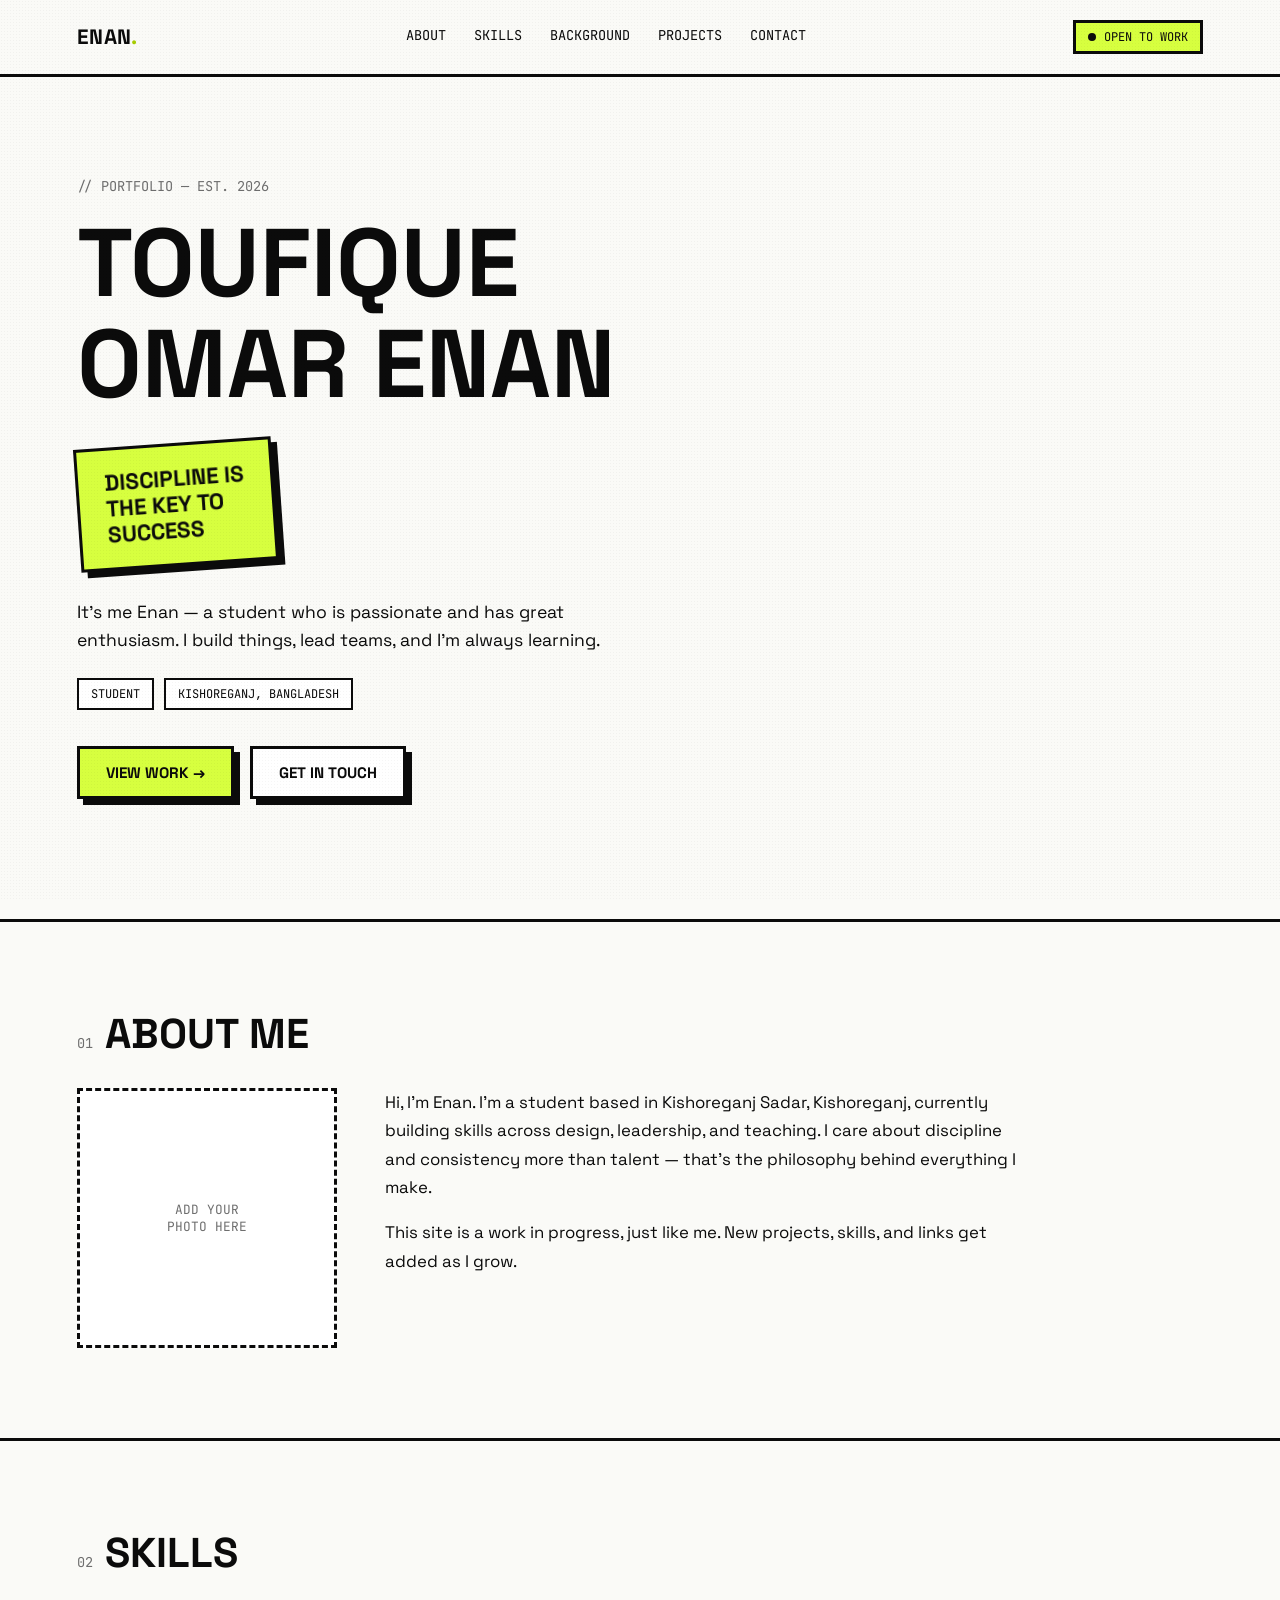
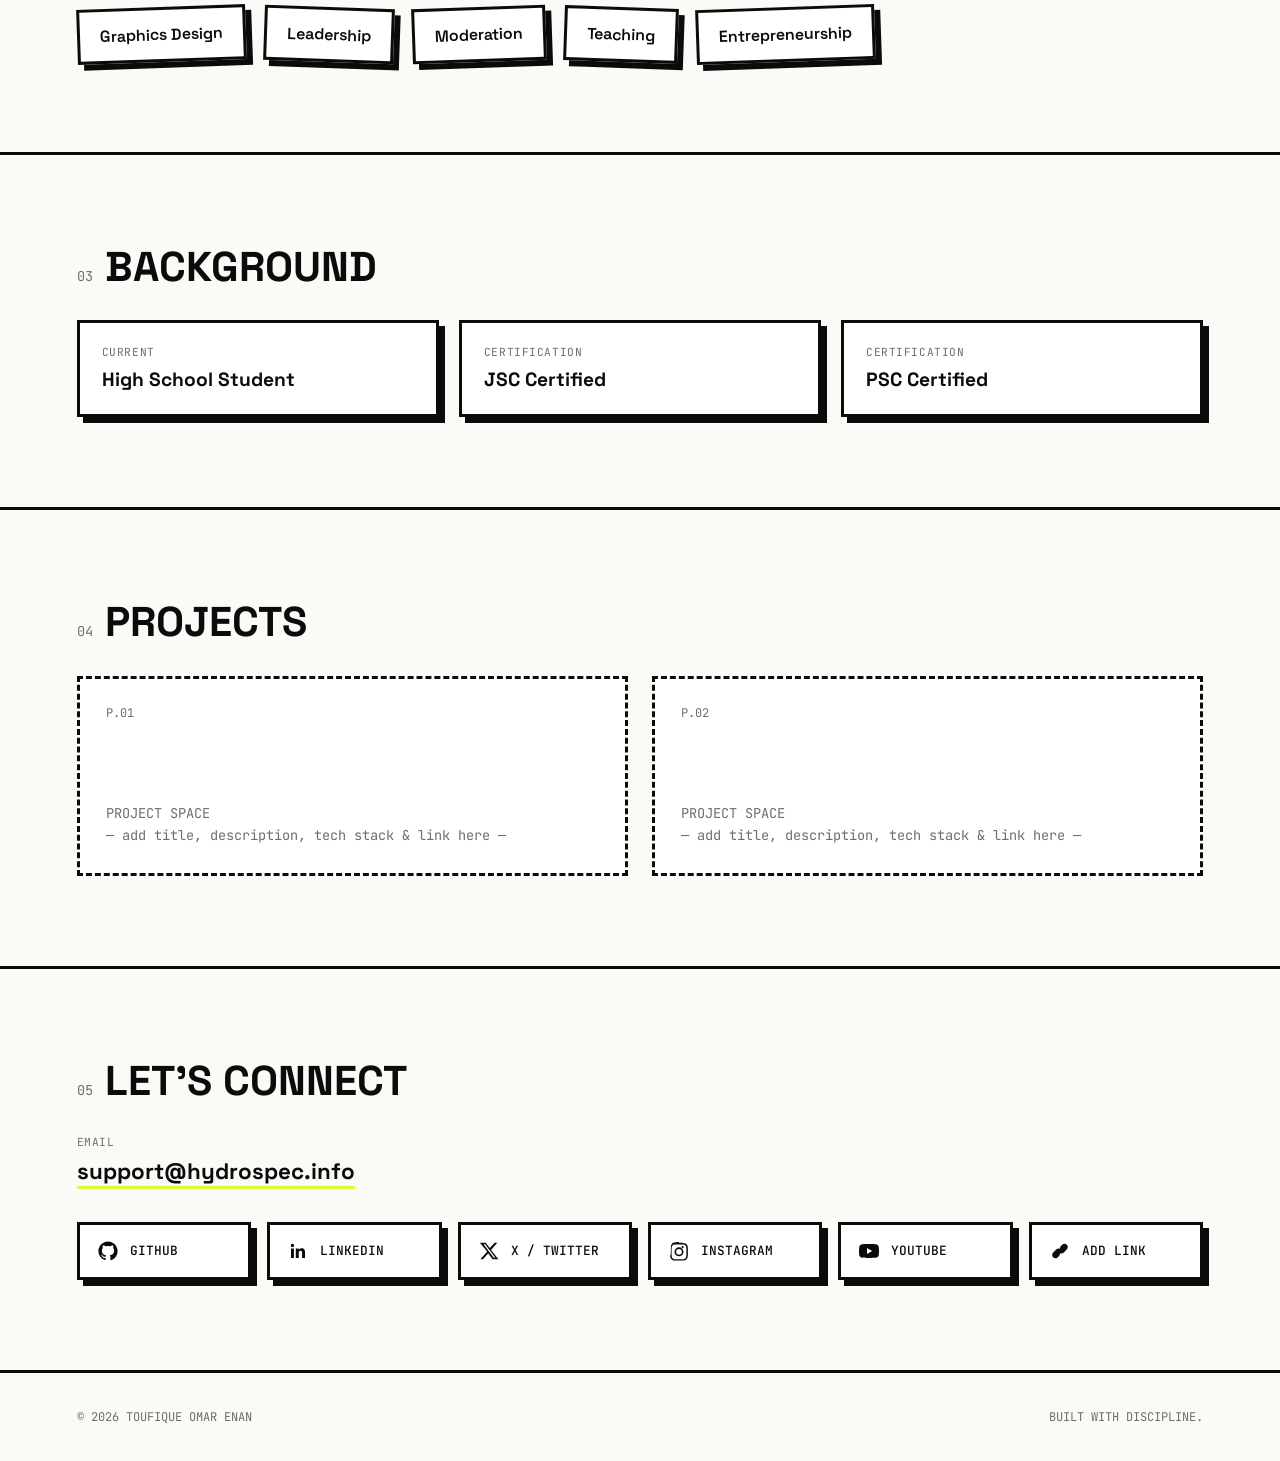
==== index.html @ 10ab396d "Add files via upload" ====
<!DOCTYPE html>
<!--
  ============================================================
  ENAN'S PORTFOLIO — index.html
  ============================================================
  This is the STRUCTURE of the page. Think of HTML like the
  skeleton of a body: it defines what things ARE (a heading,
  a button, a link) but not what they LOOK like. That's CSS's
  job (see style.css). Behavior/interactivity is JS's job
  (see script.js).

  Read the comments as you go — they explain what each block
  does and, more importantly, WHY it's built this way.
  ============================================================
-->
<html lang="en">
<head>
  <meta charset="UTF-8" />
  <meta name="viewport" content="width=device-width, initial-scale=1.0" />
  <!-- ^ This line makes the site behave on phones instead of
       showing a tiny zoomed-out desktop version. Never skip it. -->
  <title>Toufique Omar Enan — Portfolio</title>
  <meta name="description" content="Portfolio of Toufique Omar Enan — student, designer, leader." />

  <!-- Google Fonts: this is how we load Space Grotesk + JetBrains Mono.
       "preconnect" just speeds up the connection to Google's font server. -->
  <link rel="preconnect" href="https://fonts.googleapis.com" />
  <link rel="preconnect" href="https://fonts.gstatic.com" crossorigin />
  <link href="https://fonts.googleapis.com/css2?family=Space+Grotesk:wght@400;500;600;700&family=JetBrains+Mono:wght@400;500;700&display=swap" rel="stylesheet" />

  <!-- This links our CSS file. Without this line, the page would
       load with zero styling — just plain black text on white. -->
  <link rel="stylesheet" href="style.css" />
</head>
<body>

  <!-- ============ NOISE / GRAIN OVERLAY (pure decoration) ============ -->
  <div class="grain" aria-hidden="true"></div>

  <!-- ============ HEADER / NAVIGATION ============ -->
  <!-- <header> is a landmark element — screen readers and browsers
       understand "this is the top banner of the page." -->
  <header class="site-header">
    <a href="#top" class="logo">ENAN<span class="dot">.</span></a>

    <!-- <nav> = navigation landmark. The links below all point to
         id="..." sections further down this same page (anchor links). -->
    <nav class="nav" id="site-nav">
      <a href="#about">About</a>
      <a href="#skills">Skills</a>
      <a href="#background">Background</a>
      <a href="#projects">Projects</a>
      <a href="#contact">Contact</a>
    </nav>

    <div class="status-badge">
      <span class="dot-live"></span> OPEN TO WORK
    </div>

    <!-- Hamburger button for mobile — controlled by script.js -->
    <button class="nav-toggle" id="navToggle" aria-label="Toggle menu" aria-expanded="false">
      <span></span><span></span><span></span>
    </button>
  </header>

  <main id="top">

    <!-- ============ HERO SECTION ============ -->
    <section class="hero">
      <div class="hero-inner">
        <p class="eyebrow">// PORTFOLIO — EST. 2026</p>
        <h1 class="hero-name">TOUFIQUE<br />OMAR ENAN</h1>

        <!-- This is the "stamp": a rotated lime sticker with the tagline.
             It's the signature visual element of the whole design. -->
        <div class="stamp">DISCIPLINE IS<br />THE KEY TO<br />SUCCESS</div>

        <p class="hero-bio">
          It's me Enan — a student who is passionate and has great
          enthusiasm. I build things, lead teams, and I'm always learning.
        </p>

        <div class="hero-tags">
          <span class="chip">STUDENT</span>
          <span class="chip">KISHOREGANJ, BANGLADESH</span>
        </div>

        <div class="hero-actions">
          <a href="#projects" class="btn btn-primary">VIEW WORK →</a>
          <a href="#contact" class="btn btn-outline">GET IN TOUCH</a>
        </div>
      </div>
    </section>

    <!-- ============ ABOUT SECTION ============ -->
    <section class="about" id="about">
      <div class="section-head">
        <span class="section-num">01</span>
        <h2>ABOUT ME</h2>
      </div>

      <div class="about-grid">
        <!-- PHOTO PLACEHOLDER —
             👉 TO ADD YOUR REAL PHOTO: delete the <div class="photo-placeholder">...</div>
             block below and replace it with:
             <img src="your-photo.jpg" alt="Toufique Omar Enan" class="photo-real" />
             Then put your photo file in the same folder as this HTML file. -->
        <div class="photo-placeholder">
          <span>ADD YOUR<br />PHOTO HERE</span>
        </div>

        <div class="about-text">
          <p>
            Hi, I'm Enan. I'm a student based in Kishoreganj Sadar,
            Kishoreganj, currently building skills across design,
            leadership, and teaching. I care about discipline and
            consistency more than talent — that's the philosophy
            behind everything I make.
          </p>
          <p>
            This site is a work in progress, just like me. New
            projects, skills, and links get added as I grow.
          </p>
        </div>
      </div>
    </section>

    <!-- ============ SKILLS SECTION ============ -->
    <section class="skills" id="skills">
      <div class="section-head">
        <span class="section-num">02</span>
        <h2>SKILLS</h2>
      </div>

      <!-- Each skill is a <li> inside a <ul> — semantically this IS a list,
           so we use real list tags instead of just <div>s. -->
      <ul class="skill-list">
        <li class="skill-tag rot-a">Graphics Design</li>
        <li class="skill-tag rot-b">Leadership</li>
        <li class="skill-tag rot-a">Moderation</li>
        <li class="skill-tag rot-b">Teaching</li>
        <li class="skill-tag rot-a">Entrepreneurship</li>
      </ul>
    </section>

    <!-- ============ BACKGROUND SECTION ============ -->
    <section class="background" id="background">
      <div class="section-head">
        <span class="section-num">03</span>
        <h2>BACKGROUND</h2>
      </div>

      <div class="bg-grid">
        <div class="bg-card">
          <p class="bg-label">CURRENT</p>
          <p class="bg-value">High School Student</p>
        </div>
        <div class="bg-card">
          <p class="bg-label">CERTIFICATION</p>
          <p class="bg-value">JSC Certified</p>
        </div>
        <div class="bg-card">
          <p class="bg-label">CERTIFICATION</p>
          <p class="bg-value">PSC Certified</p>
        </div>
      </div>
    </section>

    <!-- ============ PROJECTS SECTION ============ -->
    <section class="projects" id="projects">
      <div class="section-head">
        <span class="section-num">04</span>
        <h2>PROJECTS</h2>
      </div>

      <!--
        👉 EMPTY STATE: you asked to leave this blank for now.
        Below are two placeholder cards. When you have a real project,
        copy this whole <article class="project-card"> block and fill it in.
        The commented-out example under it shows exactly how a filled
        card looks.
      -->
      <div class="project-grid">
        <article class="project-card project-card--empty">
          <p class="project-num">P.01</p>
          <p class="project-empty-text">PROJECT SPACE<br />— add title, description, tech stack &amp; link here —</p>
        </article>

        <article class="project-card project-card--empty">
          <p class="project-num">P.02</p>
          <p class="project-empty-text">PROJECT SPACE<br />— add title, description, tech stack &amp; link here —</p>
        </article>
      </div>

      <!-- EXAMPLE of a filled-in project card (kept as a comment for reference):

      <article class="project-card">
        <p class="project-num">P.01</p>
        <h3>My Cool App</h3>
        <p class="project-desc">A short one-line description of what it does.</p>
        <p class="project-tech">HTML · CSS · JavaScript</p>
        <a href="https://github.com/yourname/repo" class="btn btn-outline btn-small">VIEW PROJECT →</a>
      </article>

      -->
    </section>

    <!-- ============ CONTACT / SOCIAL SECTION ============ -->
    <section class="contact" id="contact">
      <div class="section-head">
        <span class="section-num">05</span>
        <h2>LET'S CONNECT</h2>
      </div>

      <div class="contact-email">
        <p class="bg-label">EMAIL</p>
        <a href="mailto:support@hydrospec.info" class="email-link">support@hydrospec.info</a>
      </div>

      <!-- Social directory — each is a button with an icon.
           👉 Every href="#" below is a PLACEHOLDER. Replace the # with
           your real profile URL, e.g. href="https://github.com/yourusername" -->
      <div class="social-grid">

        <!-- 👉 Add your GitHub link here -->
        <a href="#" class="social-btn" aria-label="GitHub">
          <svg viewBox="0 0 24 24" class="icon"><path d="M12 .5C5.73.5.5 5.73.5 12c0 5.08 3.29 9.39 7.86 10.91.57.1.79-.25.79-.55 0-.27-.01-1.17-.02-2.12-3.2.7-3.88-1.36-3.88-1.36-.52-1.33-1.28-1.68-1.28-1.68-1.04-.71.08-.7.08-.7 1.16.08 1.77 1.19 1.77 1.19 1.02 1.76 2.68 1.25 3.34.95.1-.74.4-1.25.72-1.54-2.56-.29-5.25-1.28-5.25-5.7 0-1.26.45-2.29 1.19-3.09-.12-.29-.52-1.47.11-3.06 0 0 .97-.31 3.18 1.18a11 11 0 0 1 5.79 0c2.21-1.49 3.18-1.18 3.18-1.18.63 1.59.23 2.77.11 3.06.74.8 1.19 1.83 1.19 3.09 0 4.43-2.7 5.41-5.27 5.69.41.36.78 1.07.78 2.15 0 1.55-.01 2.8-.01 3.18 0 .3.21.66.8.55A10.99 10.99 0 0 0 23.5 12C23.5 5.73 18.27.5 12 .5Z"/></svg>
          <span>GITHUB</span>
        </a>

        <!-- 👉 Add your LinkedIn link here -->
        <a href="#" class="social-btn" aria-label="LinkedIn">
          <svg viewBox="0 0 24 24" class="icon"><path d="M20.45 20.45h-3.56v-5.57c0-1.33-.02-3.04-1.85-3.04-1.85 0-2.14 1.45-2.14 2.94v5.67H9.34V9h3.42v1.56h.05c.48-.9 1.64-1.85 3.38-1.85 3.6 0 4.27 2.37 4.27 5.46v6.28ZM5.34 7.43a2.07 2.07 0 1 1 0-4.14 2.07 2.07 0 0 1 0 4.14ZM7.12 20.45H3.56V9h3.56v11.45Z"/></svg>
          <span>LINKEDIN</span>
        </a>

        <!-- 👉 Add your X (Twitter) link here -->
        <a href="#" class="social-btn" aria-label="X (Twitter)">
          <svg viewBox="0 0 24 24" class="icon"><path d="M18.9 2H22l-7.6 8.7L23.3 22h-6.9l-5.4-7-6.2 7H1.7l8.1-9.3L1 2h7l4.9 6.4L18.9 2Zm-1.2 18h1.9L7.4 4H5.4l12.3 16Z"/></svg>
          <span>X / TWITTER</span>
        </a>

        <!-- 👉 Add your Instagram link here -->
        <a href="#" class="social-btn" aria-label="Instagram">
          <svg viewBox="0 0 24 24" class="icon"><path d="M12 2.2c3.2 0 3.6 0 4.85.07 1.17.06 1.97.24 2.43.4a4.9 4.9 0 0 1 1.77 1.15 4.9 4.9 0 0 1 1.15 1.77c.16.46.34 1.26.4 2.43.06 1.25.07 1.65.07 4.85s0 3.6-.07 4.85c-.06 1.17-.24 1.97-.4 2.43a4.9 4.9 0 0 1-1.15 1.77 4.9 4.9 0 0 1-1.77 1.15c-.46.16-1.26.34-2.43.4-1.25.06-1.65.07-4.85.07s-3.6 0-4.85-.07c-1.17-.06-1.97-.24-2.43-.4a4.9 4.9 0 0 1-1.77-1.15 4.9 4.9 0 0 1-1.15-1.77c-.16-.46-.34-1.26-.4-2.43C2.2 15.6 2.2 15.2 2.2 12s0-3.6.07-4.85c.06-1.17.24-1.97.4-2.43a4.9 4.9 0 0 1 1.15-1.77A4.9 4.9 0 0 1 5.6 1.8c.46-.16 1.26-.34 2.43-.4C9.28 1.34 9.68 1.34 12 1.34Zm0 1.98c-3.15 0-3.52 0-4.76.07-.96.04-1.48.2-1.83.34-.46.18-.79.39-1.13.73-.34.34-.55.67-.73 1.13-.14.35-.3.87-.34 1.83-.07 1.24-.07 1.61-.07 4.76s0 3.52.07 4.76c.04.96.2 1.48.34 1.83.18.46.39.79.73 1.13.34.34.67.55 1.13.73.35.14.87.3 1.83.34 1.24.07 1.61.07 4.76.07s3.52 0 4.76-.07c.96-.04 1.48-.2 1.83-.34.46-.18.79-.39 1.13-.73.34-.34.55-.67.73-1.13.14-.35.3-.87.34-1.83.07-1.24.07-1.61.07-4.76s0-3.52-.07-4.76c-.04-.96-.2-1.48-.34-1.83a3 3 0 0 0-.73-1.13 3 3 0 0 0-1.13-.73c-.35-.14-.87-.3-1.83-.34-1.24-.07-1.61-.07-4.76-.07Zm0 3.38a5.44 5.44 0 1 1 0 10.88 5.44 5.44 0 0 1 0-10.88Zm0 1.98a3.46 3.46 0 1 0 0 6.92 3.46 3.46 0 0 0 0-6.92Zm5.66-2.2a1.27 1.27 0 1 1-2.54 0 1.27 1.27 0 0 1 2.54 0Z"/></svg>
          <span>INSTAGRAM</span>
        </a>

        <!-- 👉 Add your YouTube link here -->
        <a href="#" class="social-btn" aria-label="YouTube">
          <svg viewBox="0 0 24 24" class="icon"><path d="M23.5 6.2a3 3 0 0 0-2.1-2.1C19.6 3.6 12 3.6 12 3.6s-7.6 0-9.4.5A3 3 0 0 0 .5 6.2 31 31 0 0 0 0 12a31 31 0 0 0 .5 5.8 3 3 0 0 0 2.1 2.1c1.8.5 9.4.5 9.4.5s7.6 0 9.4-.5a3 3 0 0 0 2.1-2.1A31 31 0 0 0 24 12a31 31 0 0 0-.5-5.8ZM9.6 15.6V8.4L15.8 12l-6.2 3.6Z"/></svg>
          <span>YOUTUBE</span>
        </a>

        <!-- 👉 Add another link here (Behance, Dev.to, Discord, etc.) -->
        <a href="#" class="social-btn" aria-label="Other link">
          <svg viewBox="0 0 24 24" class="icon"><path d="M10.6 13.4a3.99 3.99 0 0 0 6 .3l3.2-3.2a4 4 0 1 0-5.6-5.6l-1.6 1.6M13.4 10.6a3.99 3.99 0 0 0-6-.3L4.2 13.5a4 4 0 1 0 5.6 5.6l1.6-1.6"/></svg>
          <span>ADD LINK</span>
        </a>

      </div>
    </section>

  </main>

  <!-- ============ FOOTER ============ -->
  <footer class="site-footer">
    <p>© 2026 TOUFIQUE OMAR ENAN</p>
    <p class="footer-note">BUILT WITH DISCIPLINE.</p>
  </footer>

  <!-- Script goes at the END of body so the page content loads first,
       and the script can safely find all the elements it needs. -->
  <script src="script.js"></script>
</body>
</html>
---- style.css ----
/* ============================================================
   ENAN'S PORTFOLIO — style.css
   ============================================================
   This file controls how everything LOOKS. It's organized
   top-to-bottom in the order things appear on the page.

   Neo-brutalism rules we're following throughout:
   - Thick black borders (3px), never soft/rounded corners
   - Hard-edged shadows (offset, NO blur) instead of soft ones
   - Only 2 fonts, used consistently by role (not by feeling)
   - Bold flat colors, no gradients
   ============================================================ */

/* ---------- 1. RESET ----------
   Browsers add their own default spacing/sizing to elements.
   This block wipes that out so WE control every pixel. */
* {
  margin: 0;
  padding: 0;
  box-sizing: border-box; /* padding/borders are included in an element's width, not added on top */
}

/* ---------- 2. DESIGN TOKENS ----------
   CSS variables (the --name: value; syntax) let us define a color
   or value ONCE and reuse it everywhere with var(--name).
   Change a value here and it updates the whole site. */
:root {
  --bg: #FAFAF7;
  --ink: #0B0B0B;
  --lime: #D7FF3F;
  --lime-deep: #A6CC00;
  --paper: #FFFFFF;
  --gray: #6E6E6E;

  --border: 3px solid var(--ink);
  --shadow: 6px 6px 0 var(--ink); /* x-offset y-offset blur(none) color */

  --font-display: 'Space Grotesk', sans-serif; /* bold / mid text */
  --font-mono: 'JetBrains Mono', monospace;    /* small / light text */
}

html {
  scroll-behavior: smooth; /* clicking a nav link glides instead of jumping */
}

body {
  background: var(--bg);
  color: var(--ink);
  font-family: var(--font-display);
  overflow-x: hidden; /* stops the rotated stamp from causing a sideways scrollbar */
}

/* Respect people who've asked their OS to reduce motion (accessibility) */
@media (prefers-reduced-motion: reduce) {
  html { scroll-behavior: auto; }
  * { animation: none !important; transition: none !important; }
}

/* Visible keyboard focus — important for anyone navigating by keyboard */
a:focus-visible,
button:focus-visible {
  outline: 3px solid var(--ink);
  outline-offset: 3px;
}

/* Subtle grain overlay for texture — pure decoration, doesn't block clicks */
.grain {
  position: fixed;
  inset: 0;
  pointer-events: none;
  opacity: 0.035;
  z-index: 999;
  background-image: radial-gradient(var(--ink) 1px, transparent 1px);
  background-size: 3px 3px;
}

/* ---------- 3. SHARED PATTERNS ---------- */
h1, h2, h3 {
  font-family: var(--font-display);
  font-weight: 700;
  line-height: 1.05;
  text-transform: uppercase;
}

.section-head {
  display: flex;
  align-items: baseline;
  gap: 12px;
  margin-bottom: 32px;
}
.section-num {
  font-family: var(--font-mono);
  font-size: 0.85rem;
  color: var(--gray);
}
.section-head h2 {
  font-size: clamp(1.8rem, 4vw, 2.6rem);
}

main > section {
  padding: 90px 6vw;
  border-bottom: var(--border);
}

.btn {
  display: inline-block;
  font-family: var(--font-display);
  font-weight: 700;
  font-size: 0.95rem;
  text-decoration: none;
  color: var(--ink);
  padding: 14px 26px;
  border: var(--border);
  background: var(--paper);
  box-shadow: var(--shadow);
  transition: transform 0.12s ease, box-shadow 0.12s ease;
}
.btn:hover {
  transform: translate(3px, 3px);
  box-shadow: 3px 3px 0 var(--ink);
}
.btn-primary { background: var(--lime); }
.btn-small { padding: 10px 18px; font-size: 0.8rem; }

/* ---------- 4. HEADER / NAV ---------- */
.site-header {
  position: sticky;
  top: 0;
  z-index: 100;
  display: flex;
  align-items: center;
  justify-content: space-between;
  gap: 24px;
  padding: 20px 6vw;
  background: var(--bg);
  border-bottom: var(--border);
}
.logo {
  font-weight: 700;
  font-size: 1.3rem;
  text-decoration: none;
  color: var(--ink);
  letter-spacing: 0.02em;
}
.logo .dot { color: var(--lime-deep); }

.nav {
  display: flex;
  gap: 28px;
}
.nav a {
  font-family: var(--font-mono);
  font-size: 0.85rem;
  text-decoration: none;
  color: var(--ink);
  text-transform: uppercase;
  border-bottom: 2px solid transparent;
  padding-bottom: 2px;
  transition: border-color 0.15s ease;
}
.nav a:hover { border-color: var(--lime-deep); }

.status-badge {
  display: flex;
  align-items: center;
  gap: 8px;
  font-family: var(--font-mono);
  font-size: 0.75rem;
  background: var(--lime);
  border: var(--border);
  padding: 6px 12px;
  white-space: nowrap;
}
.dot-live {
  width: 8px; height: 8px;
  background: var(--ink);
  border-radius: 50%;
  animation: pulse 1.6s infinite;
}
@keyframes pulse {
  0%, 100% { opacity: 1; }
  50% { opacity: 0.25; }
}

.nav-toggle {
  display: none;
  flex-direction: column;
  gap: 5px;
  background: none;
  border: var(--border);
  padding: 8px 10px;
  cursor: pointer;
}
.nav-toggle span {
  width: 20px;
  height: 2px;
  background: var(--ink);
}

/* ---------- 5. HERO ---------- */
.hero {
  padding: 100px 6vw 120px;
  border-bottom: var(--border);
}
.hero-inner { max-width: 900px; }

.eyebrow {
  font-family: var(--font-mono);
  font-size: 0.85rem;
  color: var(--gray);
  margin-bottom: 18px;
}

.hero-name {
  font-size: clamp(2.6rem, 9vw, 6rem);
  margin-bottom: 28px;
}

/* THE SIGNATURE ELEMENT: a rotated lime "stamp" sticker.
   transform: rotate(...) tilts it; the hard shadow gives it weight. */
.stamp {
  display: inline-block;
  font-family: var(--font-display);
  font-weight: 700;
  font-size: 1.4rem;
  line-height: 1.15;
  background: var(--lime);
  border: var(--border);
  box-shadow: var(--shadow);
  padding: 20px 26px;
  transform: rotate(-4deg);
  margin-bottom: 32px;
  animation: stamp-in 0.5s cubic-bezier(.2,.9,.3,1.3) both;
}
@keyframes stamp-in {
  from { opacity: 0; transform: rotate(-4deg) scale(0.85); }
  to   { opacity: 1; transform: rotate(-4deg) scale(1); }
}

.hero-bio {
  font-size: 1.1rem;
  max-width: 560px;
  margin-bottom: 24px;
  line-height: 1.6;
}

.hero-tags {
  display: flex;
  flex-wrap: wrap;
  gap: 10px;
  margin-bottom: 36px;
}
.chip {
  font-family: var(--font-mono);
  font-size: 0.75rem;
  border: 2px solid var(--ink);
  padding: 6px 12px;
  background: var(--paper);
}

.hero-actions {
  display: flex;
  flex-wrap: wrap;
  gap: 16px;
}

/* ---------- 6. ABOUT ---------- */
.about-grid {
  display: grid;
  grid-template-columns: 260px 1fr;
  gap: 48px;
  align-items: start;
}
.photo-placeholder {
  aspect-ratio: 1 / 1;
  border: 3px dashed var(--ink);
  display: flex;
  align-items: center;
  justify-content: center;
  text-align: center;
  font-family: var(--font-mono);
  font-size: 0.8rem;
  color: var(--gray);
  background: var(--paper);
}
.photo-real {
  width: 100%;
  aspect-ratio: 1 / 1;
  object-fit: cover;
  border: var(--border);
  box-shadow: var(--shadow);
}
.about-text p {
  font-size: 1.05rem;
  line-height: 1.7;
  max-width: 640px;
  margin-bottom: 16px;
}

/* ---------- 7. SKILLS ---------- */
.skill-list {
  list-style: none;
  display: flex;
  flex-wrap: wrap;
  gap: 18px;
}
.skill-tag {
  font-family: var(--font-display);
  font-weight: 600;
  font-size: 1rem;
  background: var(--paper);
  border: var(--border);
  padding: 14px 20px;
  box-shadow: var(--shadow);
  transition: transform 0.15s ease;
}
.skill-tag:hover { transform: translate(-2px, -2px); }
.rot-a { transform: rotate(-2deg); }
.rot-b { transform: rotate(2deg); }
.rot-a:hover { transform: rotate(-2deg) translate(-2px, -2px); }
.rot-b:hover { transform: rotate(2deg) translate(-2px, -2px); }

/* ---------- 8. BACKGROUND ---------- */
.bg-grid {
  display: grid;
  grid-template-columns: repeat(auto-fit, minmax(200px, 1fr));
  gap: 20px;
}
.bg-card {
  border: var(--border);
  background: var(--paper);
  padding: 22px;
  box-shadow: var(--shadow);
}
.bg-label {
  font-family: var(--font-mono);
  font-size: 0.7rem;
  color: var(--gray);
  margin-bottom: 8px;
  letter-spacing: 0.05em;
}
.bg-value {
  font-family: var(--font-display);
  font-weight: 700;
  font-size: 1.2rem;
}

/* ---------- 9. PROJECTS ---------- */
.project-grid {
  display: grid;
  grid-template-columns: repeat(auto-fit, minmax(260px, 1fr));
  gap: 24px;
}
.project-card {
  border: var(--border);
  background: var(--paper);
  padding: 26px;
  box-shadow: var(--shadow);
}
.project-num {
  font-family: var(--font-mono);
  font-size: 0.75rem;
  color: var(--gray);
  margin-bottom: 14px;
}
.project-card--empty {
  border-style: dashed;
  box-shadow: none;
  display: flex;
  flex-direction: column;
  min-height: 200px;
}
.project-empty-text {
  font-family: var(--font-mono);
  font-size: 0.85rem;
  color: var(--gray);
  margin-top: auto;
  line-height: 1.6;
}
.project-card h3 {
  font-size: 1.3rem;
  margin-bottom: 10px;
}
.project-desc {
  font-size: 0.95rem;
  margin-bottom: 12px;
  line-height: 1.5;
}
.project-tech {
  font-family: var(--font-mono);
  font-size: 0.75rem;
  color: var(--gray);
  margin-bottom: 18px;
}

/* ---------- 10. CONTACT ---------- */
.contact-email { margin-bottom: 36px; }
.email-link {
  font-family: var(--font-display);
  font-weight: 700;
  font-size: 1.4rem;
  color: var(--ink);
  text-decoration: none;
  border-bottom: 3px solid var(--lime);
}
.email-link:hover { border-bottom-color: var(--ink); }

.social-grid {
  display: grid;
  grid-template-columns: repeat(auto-fit, minmax(160px, 1fr));
  gap: 16px;
}
.social-btn {
  display: flex;
  align-items: center;
  gap: 12px;
  border: var(--border);
  background: var(--paper);
  box-shadow: var(--shadow);
  padding: 16px 18px;
  text-decoration: none;
  color: var(--ink);
  font-family: var(--font-mono);
  font-size: 0.8rem;
  font-weight: 500;
  transition: transform 0.12s ease, box-shadow 0.12s ease, background 0.12s ease;
}
.social-btn:hover {
  transform: translate(3px, 3px);
  box-shadow: 3px 3px 0 var(--ink);
  background: var(--lime);
}
.icon {
  width: 20px;
  height: 20px;
  fill: var(--ink);
  flex-shrink: 0;
}

/* ---------- 11. FOOTER ---------- */
.site-footer {
  padding: 36px 6vw;
  display: flex;
  justify-content: space-between;
  flex-wrap: wrap;
  gap: 10px;
  font-family: var(--font-mono);
  font-size: 0.75rem;
  color: var(--gray);
}

/* ---------- 12. RESPONSIVE (mobile) ---------- */
@media (max-width: 760px) {
  .nav { 
    position: absolute;
    top: 100%; left: 0; right: 0;
    background: var(--bg);
    border-bottom: var(--border);
    flex-direction: column;
    padding: 20px 6vw;
    gap: 16px;
    display: none; /* JS toggles this to flex when hamburger is clicked */
  }
  .nav.open { display: flex; }
  .nav-toggle { display: flex; }
  .status-badge { display: none; } /* hide on small screens to save space */

  .about-grid {
    grid-template-columns: 1fr;
  }
  .photo-placeholder { max-width: 240px; }
}
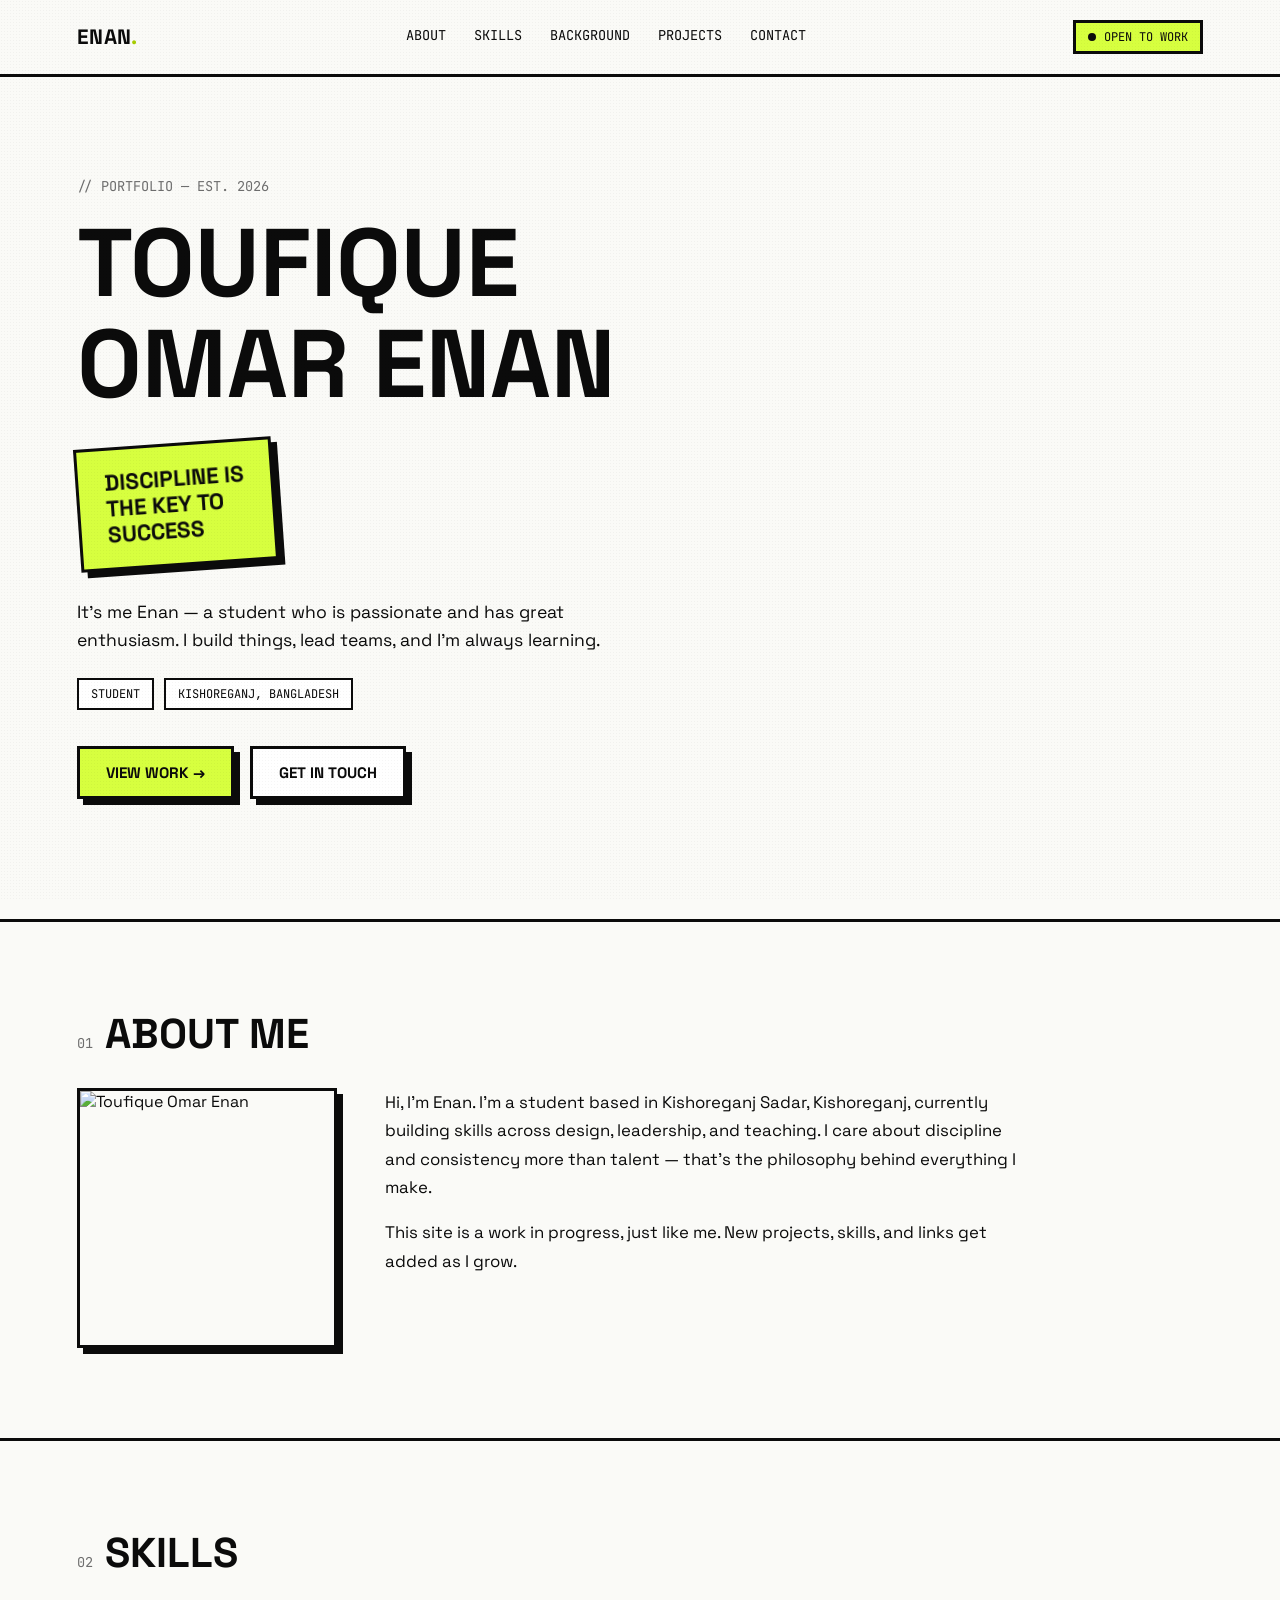
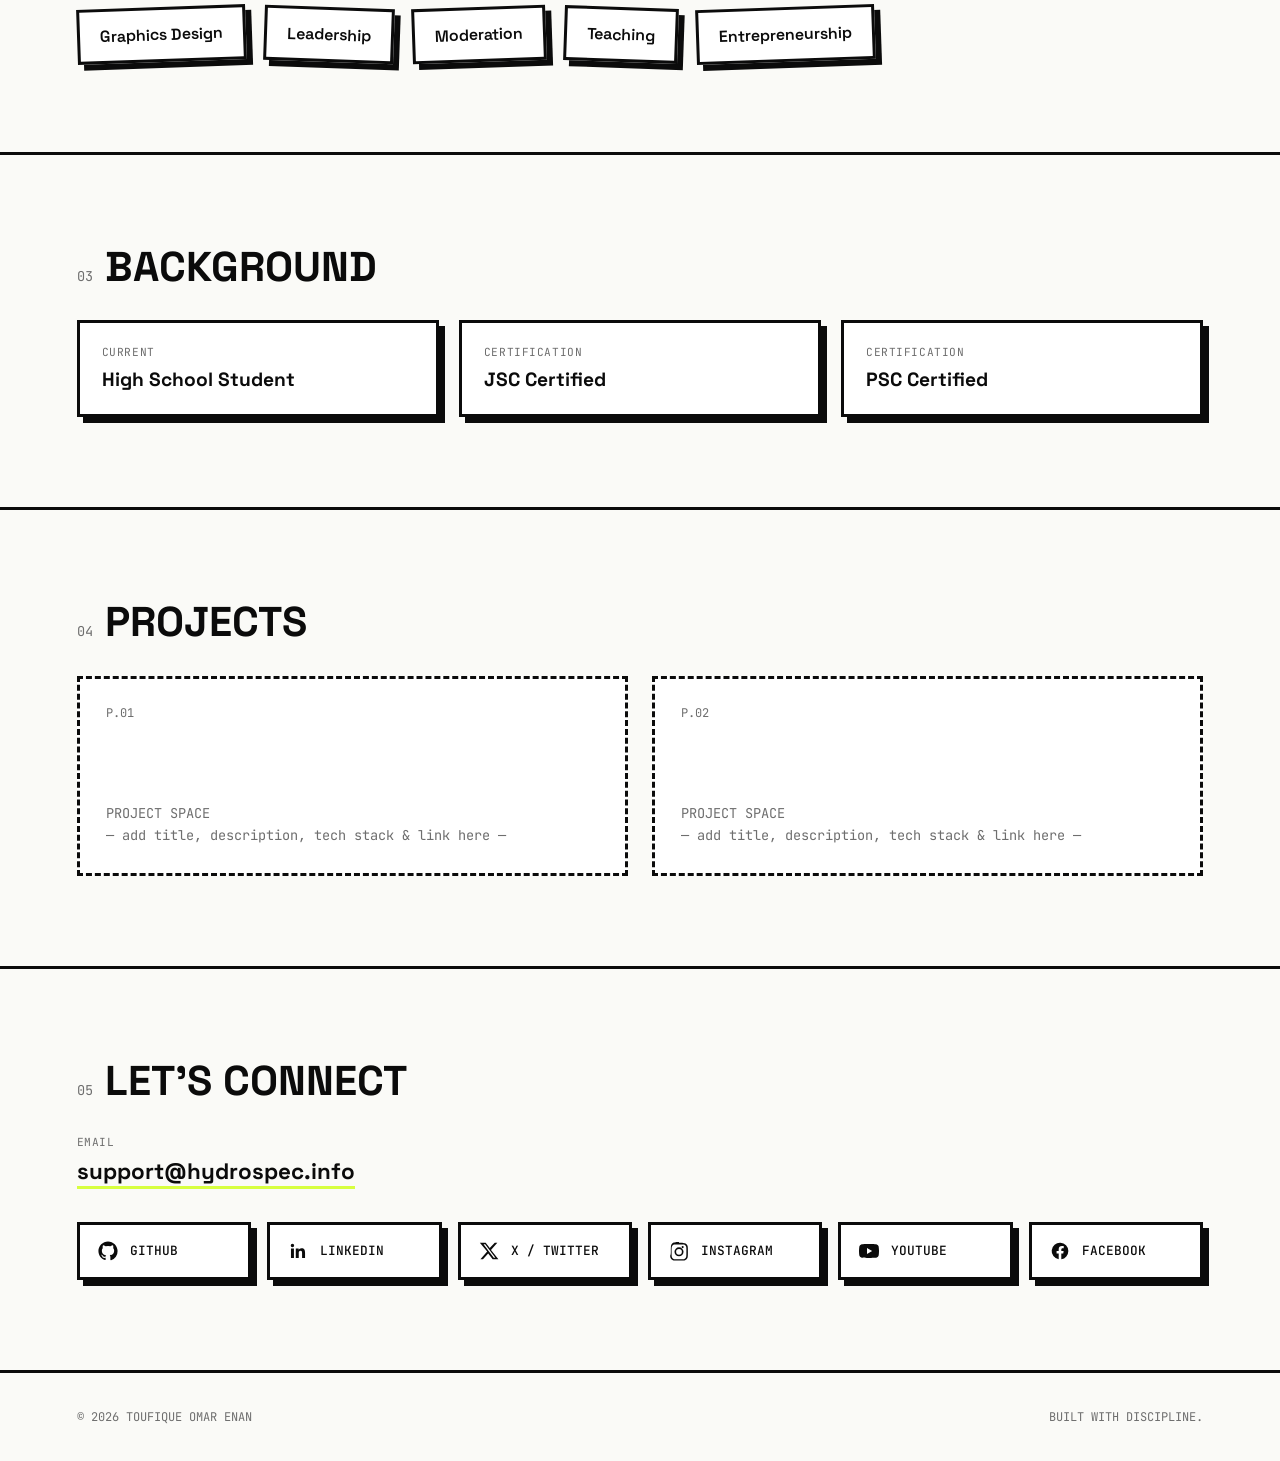
==== commit ee74bd71: "working buttons and pfp added" ====
--- a/index.html
+++ b/index.html
@@ -100,14 +100,13 @@
       </div>
 
       <div class="about-grid">
-        <!-- PHOTO PLACEHOLDER —
-             👉 TO ADD YOUR REAL PHOTO: delete the <div class="photo-placeholder">...</div>
-             block below and replace it with:
-             <img src="your-photo.jpg" alt="Toufique Omar Enan" class="photo-real" />
-             Then put your photo file in the same folder as this HTML file. -->
-        <div class="photo-placeholder">
-          <span>ADD YOUR<br />PHOTO HERE</span>
-        </div>
+        <!-- Profile photo. If you ever want to swap it, just change
+             the src="..." URL below to a new image link. -->
+        <img
+          src="https://i.postimg.cc/Dwq49p3W/IMG-20260822-231618.jpg"
+          alt="Toufique Omar Enan"
+          class="photo-real"
+        />
 
         <div class="about-text">
           <p>
@@ -222,20 +221,17 @@
            your real profile URL, e.g. href="https://github.com/yourusername" -->
       <div class="social-grid">
 
-        <!-- 👉 Add your GitHub link here -->
-        <a href="#" class="social-btn" aria-label="GitHub">
+        <a href="https://github.com/Hydrospec-121" class="social-btn" aria-label="GitHub">
           <svg viewBox="0 0 24 24" class="icon"><path d="M12 .5C5.73.5.5 5.73.5 12c0 5.08 3.29 9.39 7.86 10.91.57.1.79-.25.79-.55 0-.27-.01-1.17-.02-2.12-3.2.7-3.88-1.36-3.88-1.36-.52-1.33-1.28-1.68-1.28-1.68-1.04-.71.08-.7.08-.7 1.16.08 1.77 1.19 1.77 1.19 1.02 1.76 2.68 1.25 3.34.95.1-.74.4-1.25.72-1.54-2.56-.29-5.25-1.28-5.25-5.7 0-1.26.45-2.29 1.19-3.09-.12-.29-.52-1.47.11-3.06 0 0 .97-.31 3.18 1.18a11 11 0 0 1 5.79 0c2.21-1.49 3.18-1.18 3.18-1.18.63 1.59.23 2.77.11 3.06.74.8 1.19 1.83 1.19 3.09 0 4.43-2.7 5.41-5.27 5.69.41.36.78 1.07.78 2.15 0 1.55-.01 2.8-.01 3.18 0 .3.21.66.8.55A10.99 10.99 0 0 0 23.5 12C23.5 5.73 18.27.5 12 .5Z"/></svg>
           <span>GITHUB</span>
         </a>
 
-        <!-- 👉 Add your LinkedIn link here -->
-        <a href="#" class="social-btn" aria-label="LinkedIn">
+        <a href="https://www.linkedin.com/in/omarenan?utm_source=share_via&utm_content=profile&utm_medium=member_android" class="social-btn" aria-label="LinkedIn">
           <svg viewBox="0 0 24 24" class="icon"><path d="M20.45 20.45h-3.56v-5.57c0-1.33-.02-3.04-1.85-3.04-1.85 0-2.14 1.45-2.14 2.94v5.67H9.34V9h3.42v1.56h.05c.48-.9 1.64-1.85 3.38-1.85 3.6 0 4.27 2.37 4.27 5.46v6.28ZM5.34 7.43a2.07 2.07 0 1 1 0-4.14 2.07 2.07 0 0 1 0 4.14ZM7.12 20.45H3.56V9h3.56v11.45Z"/></svg>
           <span>LINKEDIN</span>
         </a>
 
-        <!-- 👉 Add your X (Twitter) link here -->
-        <a href="#" class="social-btn" aria-label="X (Twitter)">
+        <a href="https://x.com/is_enan_" class="social-btn" aria-label="X (Twitter)">
           <svg viewBox="0 0 24 24" class="icon"><path d="M18.9 2H22l-7.6 8.7L23.3 22h-6.9l-5.4-7-6.2 7H1.7l8.1-9.3L1 2h7l4.9 6.4L18.9 2Zm-1.2 18h1.9L7.4 4H5.4l12.3 16Z"/></svg>
           <span>X / TWITTER</span>
         </a>
@@ -252,10 +248,9 @@
           <span>YOUTUBE</span>
         </a>
 
-        <!-- 👉 Add another link here (Behance, Dev.to, Discord, etc.) -->
-        <a href="#" class="social-btn" aria-label="Other link">
-          <svg viewBox="0 0 24 24" class="icon"><path d="M10.6 13.4a3.99 3.99 0 0 0 6 .3l3.2-3.2a4 4 0 1 0-5.6-5.6l-1.6 1.6M13.4 10.6a3.99 3.99 0 0 0-6-.3L4.2 13.5a4 4 0 1 0 5.6 5.6l1.6-1.6"/></svg>
-          <span>ADD LINK</span>
+        <a href="https://www.facebook.com/share/14rBtVxFkMs/" class="social-btn" aria-label="Facebook">
+          <svg viewBox="0 0 24 24" class="icon"><path d="M22 12a10 10 0 1 0-11.56 9.88v-6.99H7.9V12h2.54V9.8c0-2.5 1.49-3.89 3.78-3.89 1.1 0 2.24.2 2.24.2v2.46h-1.26c-1.24 0-1.63.77-1.63 1.56V12h2.78l-.44 2.89h-2.34v6.99A10 10 0 0 0 22 12Z"/></svg>
+          <span>FACEBOOK</span>
         </a>
 
       </div>
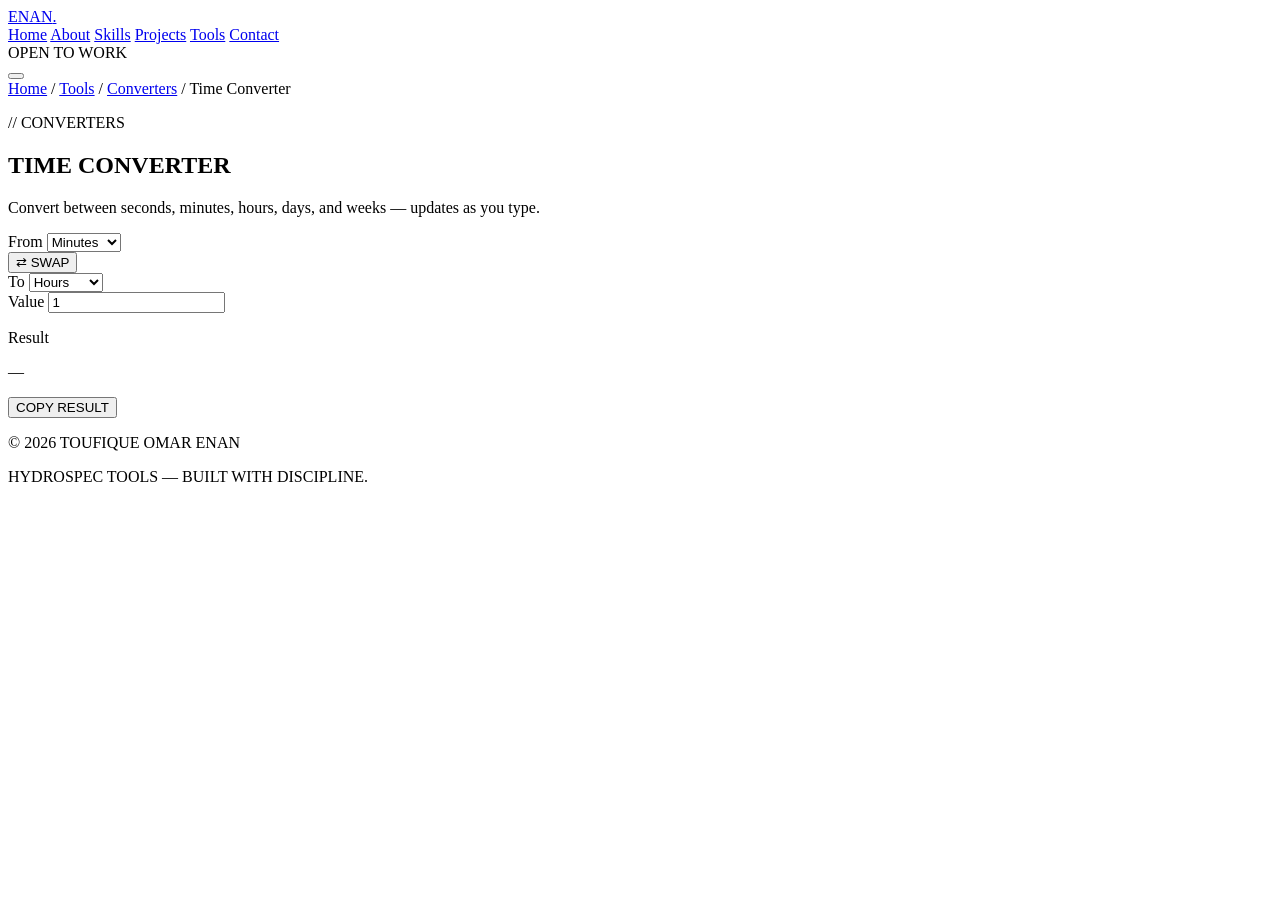
==== commit 2e188d69: "Add files via upload" ====
--- a/index.html
+++ b/index.html
@@ -1,271 +1,104 @@
 <!DOCTYPE html>
 <!--
   ============================================================
-  ENAN'S PORTFOLIO — index.html
-  ============================================================
-  This is the STRUCTURE of the page. Think of HTML like the
-  skeleton of a body: it defines what things ARE (a heading,
-  a button, a link) but not what they LOOK like. That's CSS's
-  job (see style.css). Behavior/interactivity is JS's job
-  (see script.js).
-
-  Read the comments as you go — they explain what each block
-  does and, more importantly, WHY it's built this way.
+  TIME CONVERTER — tools/converters/time-converter/index.html
   ============================================================
 -->
 <html lang="en">
 <head>
   <meta charset="UTF-8" />
   <meta name="viewport" content="width=device-width, initial-scale=1.0" />
-  <!-- ^ This line makes the site behave on phones instead of
-       showing a tiny zoomed-out desktop version. Never skip it. -->
-  <title>Toufique Omar Enan — Portfolio</title>
-  <meta name="description" content="Portfolio of Toufique Omar Enan — student, designer, leader." />
+  <title>Time Converter — HydroSpec Tools</title>
+  <meta name="description" content="Free time converter — seconds, minutes, hours, days, and weeks, updated live." />
 
-  <!-- Google Fonts: this is how we load Space Grotesk + JetBrains Mono.
-       "preconnect" just speeds up the connection to Google's font server. -->
   <link rel="preconnect" href="https://fonts.googleapis.com" />
   <link rel="preconnect" href="https://fonts.gstatic.com" crossorigin />
   <link href="https://fonts.googleapis.com/css2?family=Space+Grotesk:wght@400;500;600;700&family=JetBrains+Mono:wght@400;500;700&display=swap" rel="stylesheet" />
 
-  <!-- This links our CSS file. Without this line, the page would
-       load with zero styling — just plain black text on white. -->
-  <link rel="stylesheet" href="style.css" />
+  <link rel="stylesheet" href="../../shared/base.css" />
+  <link rel="stylesheet" href="../../shared/tools.css" />
+  <link rel="stylesheet" href="../../shared/tool-page.css" />
 </head>
 <body>
 
-  <!-- ============ NOISE / GRAIN OVERLAY (pure decoration) ============ -->
-  <div class="grain" aria-hidden="true"></div>
-
-  <!-- ============ HEADER / NAVIGATION ============ -->
-  <!-- <header> is a landmark element — screen readers and browsers
-       understand "this is the top banner of the page." -->
   <header class="site-header">
-    <a href="#top" class="logo">ENAN<span class="dot">.</span></a>
-
-    <!-- <nav> = navigation landmark. The links below all point to
-         id="..." sections further down this same page (anchor links). -->
+    <a href="/" class="logo">ENAN<span class="dot">.</span></a>
     <nav class="nav" id="site-nav">
-      <a href="#about">About</a>
-      <a href="#skills">Skills</a>
-      <a href="#background">Background</a>
-      <a href="#projects">Projects</a>
-      <a href="#contact">Contact</a>
+      <a href="/">Home</a>
+      <a href="/#about">About</a>
+      <a href="/#skills">Skills</a>
+      <a href="/#projects">Projects</a>
+      <a href="/tools/" class="active">Tools</a>
+      <a href="/#contact">Contact</a>
     </nav>
-
-    <div class="status-badge">
-      <span class="dot-live"></span> OPEN TO WORK
-    </div>
-
-    <!-- Hamburger button for mobile — controlled by script.js -->
+    <div class="status-badge"><span class="dot-live"></span> OPEN TO WORK</div>
     <button class="nav-toggle" id="navToggle" aria-label="Toggle menu" aria-expanded="false">
       <span></span><span></span><span></span>
     </button>
   </header>
 
-  <main id="top">
+  <nav class="breadcrumb" aria-label="Breadcrumb">
+    <a href="/">Home</a> / <a href="/tools/">Tools</a> / <a href="/tools/converters/">Converters</a> / Time Converter
+  </nav>
 
-    <!-- ============ HERO SECTION ============ -->
-    <section class="hero">
-      <div class="hero-inner">
-        <p class="eyebrow">// PORTFOLIO — EST. 2026</p>
-        <h1 class="hero-name">TOUFIQUE<br />OMAR ENAN</h1>
+  <main>
+    <section class="tools-hero category-hero">
+      <p class="eyebrow">// CONVERTERS</p>
+      <h1>TIME CONVERTER</h1>
+      <p>Convert between seconds, minutes, hours, days, and weeks — updates as you type.</p>
+    </section>
 
-        <!-- This is the "stamp": a rotated lime sticker with the tagline.
-             It's the signature visual element of the whole design. -->
-        <div class="stamp">DISCIPLINE IS<br />THE KEY TO<br />SUCCESS</div>
-
-        <p class="hero-bio">
-          It's me Enan — a student who is passionate and has great
-          enthusiasm. I build things, lead teams, and I'm always learning.
-        </p>
-
-        <div class="hero-tags">
-          <span class="chip">STUDENT</span>
-          <span class="chip">KISHOREGANJ, BANGLADESH</span>
+    <section class="category-tools">
+      <div class="tool-panel">
+        <div class="select-row">
+          <div class="field-group">
+            <label for="tc-from">From</label>
+            <select id="tc-from">
+              <option value="seconds">Seconds</option>
+              <option value="minutes" selected>Minutes</option>
+              <option value="hours">Hours</option>
+              <option value="days">Days</option>
+              <option value="weeks">Weeks</option>
+            </select>
+          </div>
+          <button class="swap-btn" id="tc-swap" type="button" aria-label="Swap units">⇄ SWAP</button>
+          <div class="field-group">
+            <label for="tc-to">To</label>
+            <select id="tc-to">
+              <option value="seconds">Seconds</option>
+              <option value="minutes">Minutes</option>
+              <option value="hours" selected>Hours</option>
+              <option value="days">Days</option>
+              <option value="weeks">Weeks</option>
+            </select>
+          </div>
         </div>
 
-        <div class="hero-actions">
-          <a href="#projects" class="btn btn-primary">VIEW WORK →</a>
-          <a href="#contact" class="btn btn-outline">GET IN TOUCH</a>
+        <div class="field-group">
+          <label for="tc-value">Value</label>
+          <input type="number" id="tc-value" inputmode="decimal" placeholder="Enter a number" value="1" />
+        </div>
+
+        <div class="error-msg" id="tc-error" hidden role="alert"></div>
+
+        <div class="result-panel" aria-live="polite">
+          <p class="result-label">Result</p>
+          <p class="result-value" id="tc-result-value">—</p>
+          <div class="btn-row">
+            <button class="btn btn-small copy-btn" id="tc-copy" type="button">COPY RESULT</button>
+          </div>
         </div>
       </div>
     </section>
-
-    <!-- ============ ABOUT SECTION ============ -->
-    <section class="about" id="about">
-      <div class="section-head">
-        <span class="section-num">01</span>
-        <h2>ABOUT ME</h2>
-      </div>
-
-      <div class="about-grid">
-        <!-- Profile photo. If you ever want to swap it, just change
-             the src="..." URL below to a new image link. -->
-        <img
-          src="https://i.postimg.cc/Dwq49p3W/IMG-20260822-231618.jpg"
-          alt="Toufique Omar Enan"
-          class="photo-real"
-        />
-
-        <div class="about-text">
-          <p>
-            Hi, I'm Enan. I'm a student based in Kishoreganj Sadar,
-            Kishoreganj, currently building skills across design,
-            leadership, and teaching. I care about discipline and
-            consistency more than talent — that's the philosophy
-            behind everything I make.
-          </p>
-          <p>
-            This site is a work in progress, just like me. New
-            projects, skills, and links get added as I grow.
-          </p>
-        </div>
-      </div>
-    </section>
-
-    <!-- ============ SKILLS SECTION ============ -->
-    <section class="skills" id="skills">
-      <div class="section-head">
-        <span class="section-num">02</span>
-        <h2>SKILLS</h2>
-      </div>
-
-      <!-- Each skill is a <li> inside a <ul> — semantically this IS a list,
-           so we use real list tags instead of just <div>s. -->
-      <ul class="skill-list">
-        <li class="skill-tag rot-a">Graphics Design</li>
-        <li class="skill-tag rot-b">Leadership</li>
-        <li class="skill-tag rot-a">Moderation</li>
-        <li class="skill-tag rot-b">Teaching</li>
-        <li class="skill-tag rot-a">Entrepreneurship</li>
-      </ul>
-    </section>
-
-    <!-- ============ BACKGROUND SECTION ============ -->
-    <section class="background" id="background">
-      <div class="section-head">
-        <span class="section-num">03</span>
-        <h2>BACKGROUND</h2>
-      </div>
-
-      <div class="bg-grid">
-        <div class="bg-card">
-          <p class="bg-label">CURRENT</p>
-          <p class="bg-value">High School Student</p>
-        </div>
-        <div class="bg-card">
-          <p class="bg-label">CERTIFICATION</p>
-          <p class="bg-value">JSC Certified</p>
-        </div>
-        <div class="bg-card">
-          <p class="bg-label">CERTIFICATION</p>
-          <p class="bg-value">PSC Certified</p>
-        </div>
-      </div>
-    </section>
-
-    <!-- ============ PROJECTS SECTION ============ -->
-    <section class="projects" id="projects">
-      <div class="section-head">
-        <span class="section-num">04</span>
-        <h2>PROJECTS</h2>
-      </div>
-
-      <!--
-        👉 EMPTY STATE: you asked to leave this blank for now.
-        Below are two placeholder cards. When you have a real project,
-        copy this whole <article class="project-card"> block and fill it in.
-        The commented-out example under it shows exactly how a filled
-        card looks.
-      -->
-      <div class="project-grid">
-        <article class="project-card project-card--empty">
-          <p class="project-num">P.01</p>
-          <p class="project-empty-text">PROJECT SPACE<br />— add title, description, tech stack &amp; link here —</p>
-        </article>
-
-        <article class="project-card project-card--empty">
-          <p class="project-num">P.02</p>
-          <p class="project-empty-text">PROJECT SPACE<br />— add title, description, tech stack &amp; link here —</p>
-        </article>
-      </div>
-
-      <!-- EXAMPLE of a filled-in project card (kept as a comment for reference):
-
-      <article class="project-card">
-        <p class="project-num">P.01</p>
-        <h3>My Cool App</h3>
-        <p class="project-desc">A short one-line description of what it does.</p>
-        <p class="project-tech">HTML · CSS · JavaScript</p>
-        <a href="https://github.com/yourname/repo" class="btn btn-outline btn-small">VIEW PROJECT →</a>
-      </article>
-
-      -->
-    </section>
-
-    <!-- ============ CONTACT / SOCIAL SECTION ============ -->
-    <section class="contact" id="contact">
-      <div class="section-head">
-        <span class="section-num">05</span>
-        <h2>LET'S CONNECT</h2>
-      </div>
-
-      <div class="contact-email">
-        <p class="bg-label">EMAIL</p>
-        <a href="mailto:support@hydrospec.info" class="email-link">support@hydrospec.info</a>
-      </div>
-
-      <!-- Social directory — each is a button with an icon.
-           👉 Every href="#" below is a PLACEHOLDER. Replace the # with
-           your real profile URL, e.g. href="https://github.com/yourusername" -->
-      <div class="social-grid">
-
-        <a href="https://github.com/Hydrospec-121" class="social-btn" aria-label="GitHub">
-          <svg viewBox="0 0 24 24" class="icon"><path d="M12 .5C5.73.5.5 5.73.5 12c0 5.08 3.29 9.39 7.86 10.91.57.1.79-.25.79-.55 0-.27-.01-1.17-.02-2.12-3.2.7-3.88-1.36-3.88-1.36-.52-1.33-1.28-1.68-1.28-1.68-1.04-.71.08-.7.08-.7 1.16.08 1.77 1.19 1.77 1.19 1.02 1.76 2.68 1.25 3.34.95.1-.74.4-1.25.72-1.54-2.56-.29-5.25-1.28-5.25-5.7 0-1.26.45-2.29 1.19-3.09-.12-.29-.52-1.47.11-3.06 0 0 .97-.31 3.18 1.18a11 11 0 0 1 5.79 0c2.21-1.49 3.18-1.18 3.18-1.18.63 1.59.23 2.77.11 3.06.74.8 1.19 1.83 1.19 3.09 0 4.43-2.7 5.41-5.27 5.69.41.36.78 1.07.78 2.15 0 1.55-.01 2.8-.01 3.18 0 .3.21.66.8.55A10.99 10.99 0 0 0 23.5 12C23.5 5.73 18.27.5 12 .5Z"/></svg>
-          <span>GITHUB</span>
-        </a>
-
-        <a href="https://www.linkedin.com/in/omarenan?utm_source=share_via&utm_content=profile&utm_medium=member_android" class="social-btn" aria-label="LinkedIn">
-          <svg viewBox="0 0 24 24" class="icon"><path d="M20.45 20.45h-3.56v-5.57c0-1.33-.02-3.04-1.85-3.04-1.85 0-2.14 1.45-2.14 2.94v5.67H9.34V9h3.42v1.56h.05c.48-.9 1.64-1.85 3.38-1.85 3.6 0 4.27 2.37 4.27 5.46v6.28ZM5.34 7.43a2.07 2.07 0 1 1 0-4.14 2.07 2.07 0 0 1 0 4.14ZM7.12 20.45H3.56V9h3.56v11.45Z"/></svg>
-          <span>LINKEDIN</span>
-        </a>
-
-        <a href="https://x.com/is_enan_" class="social-btn" aria-label="X (Twitter)">
-          <svg viewBox="0 0 24 24" class="icon"><path d="M18.9 2H22l-7.6 8.7L23.3 22h-6.9l-5.4-7-6.2 7H1.7l8.1-9.3L1 2h7l4.9 6.4L18.9 2Zm-1.2 18h1.9L7.4 4H5.4l12.3 16Z"/></svg>
-          <span>X / TWITTER</span>
-        </a>
-
-        <!-- 👉 Add your Instagram link here -->
-        <a href="#" class="social-btn" aria-label="Instagram">
-          <svg viewBox="0 0 24 24" class="icon"><path d="M12 2.2c3.2 0 3.6 0 4.85.07 1.17.06 1.97.24 2.43.4a4.9 4.9 0 0 1 1.77 1.15 4.9 4.9 0 0 1 1.15 1.77c.16.46.34 1.26.4 2.43.06 1.25.07 1.65.07 4.85s0 3.6-.07 4.85c-.06 1.17-.24 1.97-.4 2.43a4.9 4.9 0 0 1-1.15 1.77 4.9 4.9 0 0 1-1.77 1.15c-.46.16-1.26.34-2.43.4-1.25.06-1.65.07-4.85.07s-3.6 0-4.85-.07c-1.17-.06-1.97-.24-2.43-.4a4.9 4.9 0 0 1-1.77-1.15 4.9 4.9 0 0 1-1.15-1.77c-.16-.46-.34-1.26-.4-2.43C2.2 15.6 2.2 15.2 2.2 12s0-3.6.07-4.85c.06-1.17.24-1.97.4-2.43a4.9 4.9 0 0 1 1.15-1.77A4.9 4.9 0 0 1 5.6 1.8c.46-.16 1.26-.34 2.43-.4C9.28 1.34 9.68 1.34 12 1.34Zm0 1.98c-3.15 0-3.52 0-4.76.07-.96.04-1.48.2-1.83.34-.46.18-.79.39-1.13.73-.34.34-.55.67-.73 1.13-.14.35-.3.87-.34 1.83-.07 1.24-.07 1.61-.07 4.76s0 3.52.07 4.76c.04.96.2 1.48.34 1.83.18.46.39.79.73 1.13.34.34.67.55 1.13.73.35.14.87.3 1.83.34 1.24.07 1.61.07 4.76.07s3.52 0 4.76-.07c.96-.04 1.48-.2 1.83-.34.46-.18.79-.39 1.13-.73.34-.34.55-.67.73-1.13.14-.35.3-.87.34-1.83.07-1.24.07-1.61.07-4.76s0-3.52-.07-4.76c-.04-.96-.2-1.48-.34-1.83a3 3 0 0 0-.73-1.13 3 3 0 0 0-1.13-.73c-.35-.14-.87-.3-1.83-.34-1.24-.07-1.61-.07-4.76-.07Zm0 3.38a5.44 5.44 0 1 1 0 10.88 5.44 5.44 0 0 1 0-10.88Zm0 1.98a3.46 3.46 0 1 0 0 6.92 3.46 3.46 0 0 0 0-6.92Zm5.66-2.2a1.27 1.27 0 1 1-2.54 0 1.27 1.27 0 0 1 2.54 0Z"/></svg>
-          <span>INSTAGRAM</span>
-        </a>
-
-        <!-- 👉 Add your YouTube link here -->
-        <a href="#" class="social-btn" aria-label="YouTube">
-          <svg viewBox="0 0 24 24" class="icon"><path d="M23.5 6.2a3 3 0 0 0-2.1-2.1C19.6 3.6 12 3.6 12 3.6s-7.6 0-9.4.5A3 3 0 0 0 .5 6.2 31 31 0 0 0 0 12a31 31 0 0 0 .5 5.8 3 3 0 0 0 2.1 2.1c1.8.5 9.4.5 9.4.5s7.6 0 9.4-.5a3 3 0 0 0 2.1-2.1A31 31 0 0 0 24 12a31 31 0 0 0-.5-5.8ZM9.6 15.6V8.4L15.8 12l-6.2 3.6Z"/></svg>
-          <span>YOUTUBE</span>
-        </a>
-
-        <a href="https://www.facebook.com/share/14rBtVxFkMs/" class="social-btn" aria-label="Facebook">
-          <svg viewBox="0 0 24 24" class="icon"><path d="M22 12a10 10 0 1 0-11.56 9.88v-6.99H7.9V12h2.54V9.8c0-2.5 1.49-3.89 3.78-3.89 1.1 0 2.24.2 2.24.2v2.46h-1.26c-1.24 0-1.63.77-1.63 1.56V12h2.78l-.44 2.89h-2.34v6.99A10 10 0 0 0 22 12Z"/></svg>
-          <span>FACEBOOK</span>
-        </a>
-
-      </div>
-    </section>
-
   </main>
 
-  <!-- ============ FOOTER ============ -->
   <footer class="site-footer">
     <p>© 2026 TOUFIQUE OMAR ENAN</p>
-    <p class="footer-note">BUILT WITH DISCIPLINE.</p>
+    <p class="footer-note">HYDROSPEC TOOLS — BUILT WITH DISCIPLINE.</p>
   </footer>
 
-  <!-- Script goes at the END of body so the page content loads first,
-       and the script can safely find all the elements it needs. -->
-  <script src="script.js"></script>
+  <script src="../../shared/tools.js"></script>
+  <script src="../../shared/tool-page.js"></script>
+  <script src="time-converter.js"></script>
 </body>
 </html>
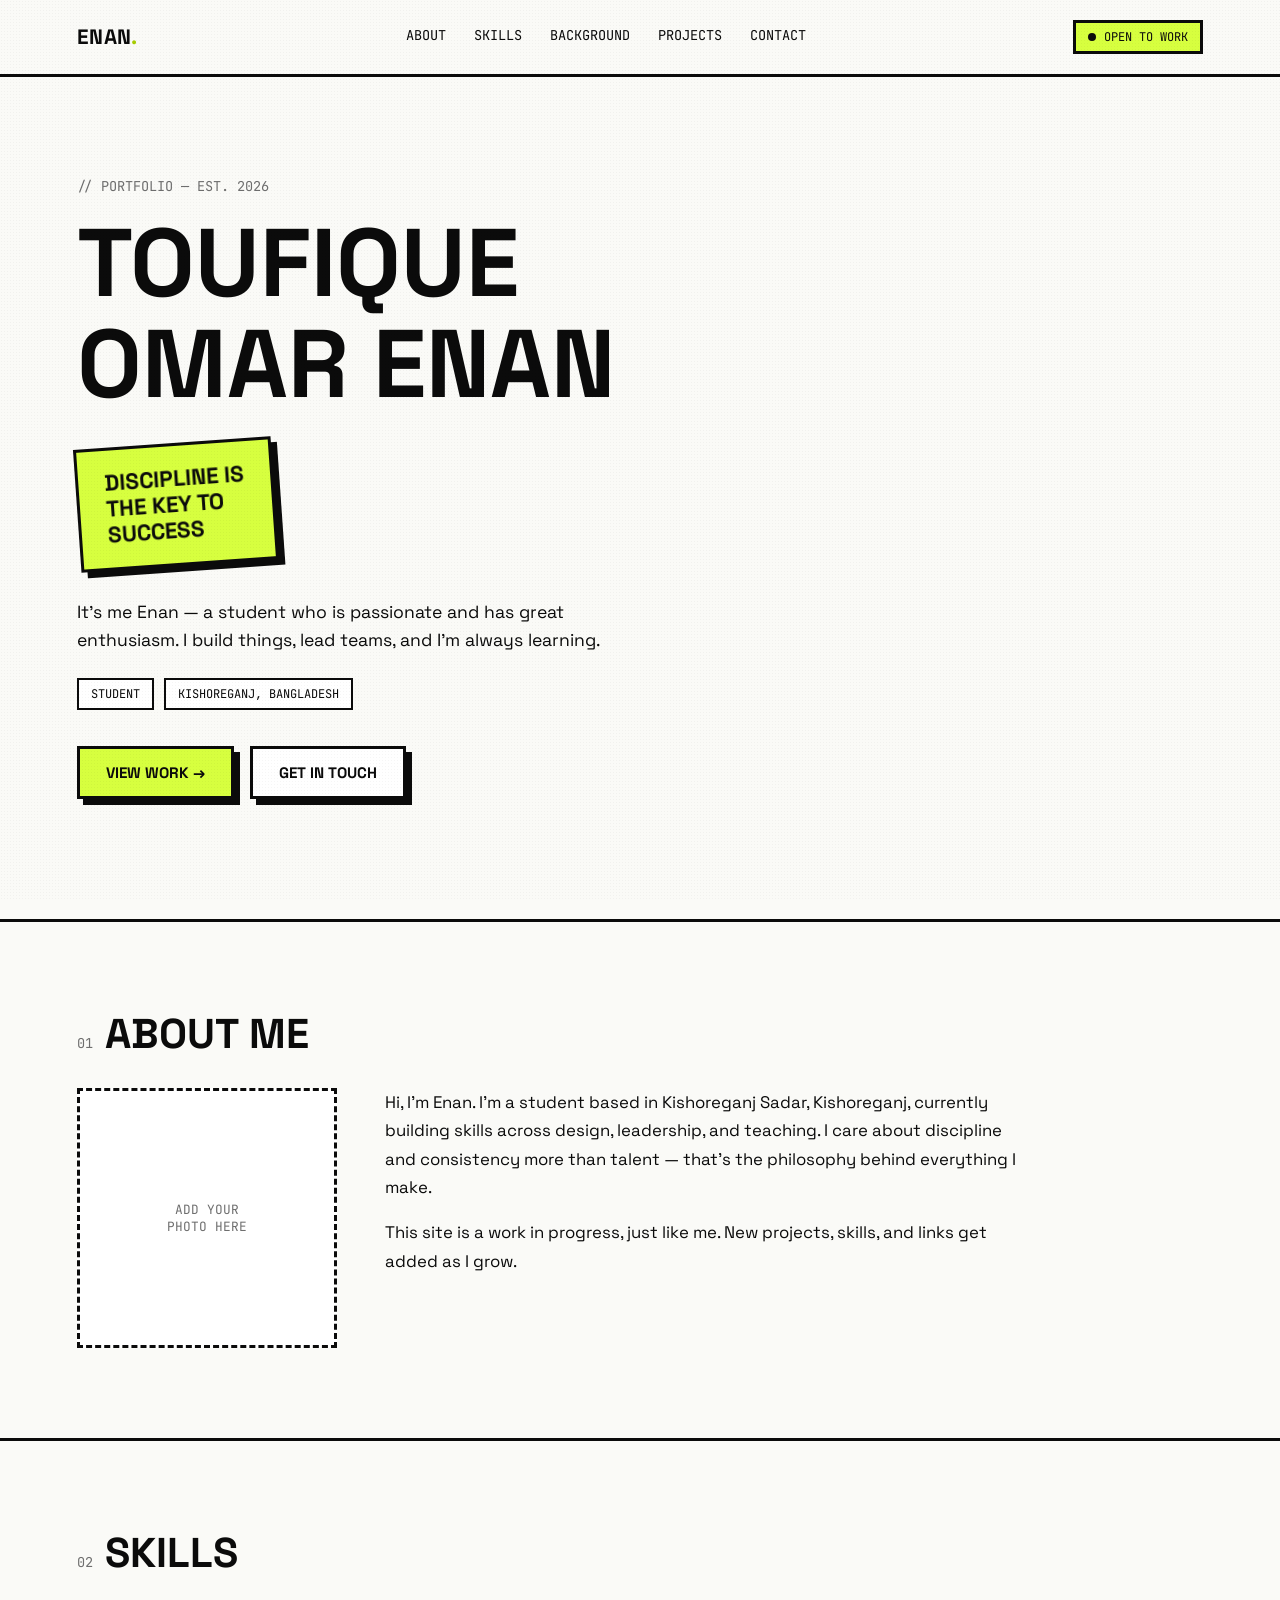
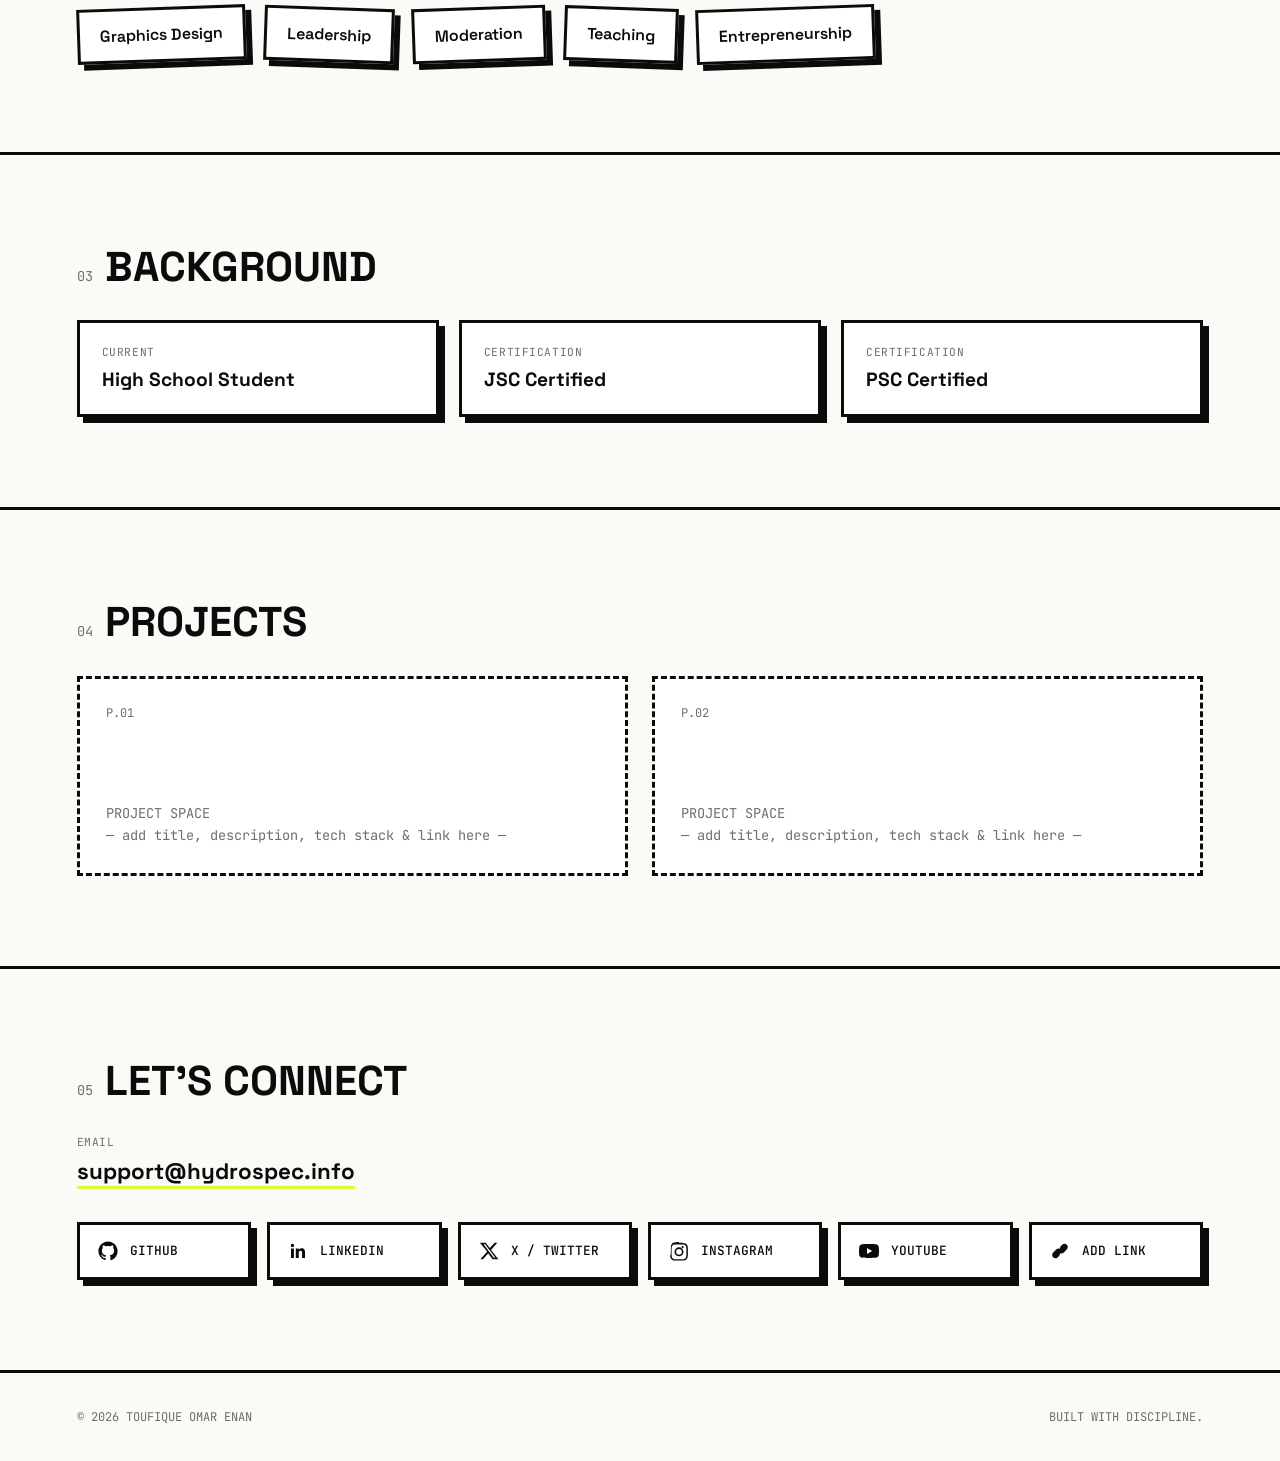
==== commit c84d81b0: "Add files via upload" ====
--- a/index.html
+++ b/index.html
@@ -1,104 +1,276 @@
 <!DOCTYPE html>
 <!--
   ============================================================
-  TIME CONVERTER — tools/converters/time-converter/index.html
+  ENAN'S PORTFOLIO — index.html
+  ============================================================
+  This is the STRUCTURE of the page. Think of HTML like the
+  skeleton of a body: it defines what things ARE (a heading,
+  a button, a link) but not what they LOOK like. That's CSS's
+  job (see style.css). Behavior/interactivity is JS's job
+  (see script.js).
+
+  Read the comments as you go — they explain what each block
+  does and, more importantly, WHY it's built this way.
   ============================================================
 -->
 <html lang="en">
 <head>
   <meta charset="UTF-8" />
   <meta name="viewport" content="width=device-width, initial-scale=1.0" />
-  <title>Time Converter — HydroSpec Tools</title>
-  <meta name="description" content="Free time converter — seconds, minutes, hours, days, and weeks, updated live." />
-
+  <!-- ^ This line makes the site behave on phones instead of
+       showing a tiny zoomed-out desktop version. Never skip it. -->
+  <title>Toufique Omar Enan — Portfolio</title>
+  <meta name="description" content="Portfolio of Toufique Omar Enan — student, designer, leader." />
+
+  <!-- Google Fonts: this is how we load Space Grotesk + JetBrains Mono.
+       "preconnect" just speeds up the connection to Google's font server. -->
   <link rel="preconnect" href="https://fonts.googleapis.com" />
   <link rel="preconnect" href="https://fonts.gstatic.com" crossorigin />
   <link href="https://fonts.googleapis.com/css2?family=Space+Grotesk:wght@400;500;600;700&family=JetBrains+Mono:wght@400;500;700&display=swap" rel="stylesheet" />
 
-  <link rel="stylesheet" href="../../shared/base.css" />
-  <link rel="stylesheet" href="../../shared/tools.css" />
-  <link rel="stylesheet" href="../../shared/tool-page.css" />
+  <!-- This links our CSS file. Without this line, the page would
+       load with zero styling — just plain black text on white. -->
+  <link rel="stylesheet" href="style.css" />
 </head>
 <body>
 
+  <!-- ============ NOISE / GRAIN OVERLAY (pure decoration) ============ -->
+  <div class="grain" aria-hidden="true"></div>
+
+  <!-- ============ HEADER / NAVIGATION ============ -->
+  <!-- <header> is a landmark element — screen readers and browsers
+       understand "this is the top banner of the page." -->
   <header class="site-header">
-    <a href="/" class="logo">ENAN<span class="dot">.</span></a>
+    <a href="#top" class="logo">ENAN<span class="dot">.</span></a>
+
+    <!-- <nav> = navigation landmark. The links below all point to
+         id="..." sections further down this same page (anchor links). -->
     <nav class="nav" id="site-nav">
-      <a href="/">Home</a>
-      <a href="/#about">About</a>
-      <a href="/#skills">Skills</a>
-      <a href="/#projects">Projects</a>
-      <a href="/tools/" class="active">Tools</a>
-      <a href="/#contact">Contact</a>
+      <a href="#about">About</a>
+      <a href="#skills">Skills</a>
+      <a href="#background">Background</a>
+      <a href="#projects">Projects</a>
+      <a href="#contact">Contact</a>
     </nav>
-    <div class="status-badge"><span class="dot-live"></span> OPEN TO WORK</div>
+
+    <div class="status-badge">
+      <span class="dot-live"></span> OPEN TO WORK
+    </div>
+
+    <!-- Hamburger button for mobile — controlled by script.js -->
     <button class="nav-toggle" id="navToggle" aria-label="Toggle menu" aria-expanded="false">
       <span></span><span></span><span></span>
     </button>
   </header>
 
-  <nav class="breadcrumb" aria-label="Breadcrumb">
-    <a href="/">Home</a> / <a href="/tools/">Tools</a> / <a href="/tools/converters/">Converters</a> / Time Converter
-  </nav>
-
-  <main>
-    <section class="tools-hero category-hero">
-      <p class="eyebrow">// CONVERTERS</p>
-      <h1>TIME CONVERTER</h1>
-      <p>Convert between seconds, minutes, hours, days, and weeks — updates as you type.</p>
-    </section>
-
-    <section class="category-tools">
-      <div class="tool-panel">
-        <div class="select-row">
-          <div class="field-group">
-            <label for="tc-from">From</label>
-            <select id="tc-from">
-              <option value="seconds">Seconds</option>
-              <option value="minutes" selected>Minutes</option>
-              <option value="hours">Hours</option>
-              <option value="days">Days</option>
-              <option value="weeks">Weeks</option>
-            </select>
-          </div>
-          <button class="swap-btn" id="tc-swap" type="button" aria-label="Swap units">⇄ SWAP</button>
-          <div class="field-group">
-            <label for="tc-to">To</label>
-            <select id="tc-to">
-              <option value="seconds">Seconds</option>
-              <option value="minutes">Minutes</option>
-              <option value="hours" selected>Hours</option>
-              <option value="days">Days</option>
-              <option value="weeks">Weeks</option>
-            </select>
-          </div>
-        </div>
-
-        <div class="field-group">
-          <label for="tc-value">Value</label>
-          <input type="number" id="tc-value" inputmode="decimal" placeholder="Enter a number" value="1" />
-        </div>
-
-        <div class="error-msg" id="tc-error" hidden role="alert"></div>
-
-        <div class="result-panel" aria-live="polite">
-          <p class="result-label">Result</p>
-          <p class="result-value" id="tc-result-value">—</p>
-          <div class="btn-row">
-            <button class="btn btn-small copy-btn" id="tc-copy" type="button">COPY RESULT</button>
-          </div>
-        </div>
-      </div>
-    </section>
+  <main id="top">
+
+    <!-- ============ HERO SECTION ============ -->
+    <section class="hero">
+      <div class="hero-inner">
+        <p class="eyebrow">// PORTFOLIO — EST. 2026</p>
+        <h1 class="hero-name">TOUFIQUE<br />OMAR ENAN</h1>
+
+        <!-- This is the "stamp": a rotated lime sticker with the tagline.
+             It's the signature visual element of the whole design. -->
+        <div class="stamp">DISCIPLINE IS<br />THE KEY TO<br />SUCCESS</div>
+
+        <p class="hero-bio">
+          It's me Enan — a student who is passionate and has great
+          enthusiasm. I build things, lead teams, and I'm always learning.
+        </p>
+
+        <div class="hero-tags">
+          <span class="chip">STUDENT</span>
+          <span class="chip">KISHOREGANJ, BANGLADESH</span>
+        </div>
+
+        <div class="hero-actions">
+          <a href="#projects" class="btn btn-primary">VIEW WORK →</a>
+          <a href="#contact" class="btn btn-outline">GET IN TOUCH</a>
+        </div>
+      </div>
+    </section>
+
+    <!-- ============ ABOUT SECTION ============ -->
+    <section class="about" id="about">
+      <div class="section-head">
+        <span class="section-num">01</span>
+        <h2>ABOUT ME</h2>
+      </div>
+
+      <div class="about-grid">
+        <!-- PHOTO PLACEHOLDER —
+             👉 TO ADD YOUR REAL PHOTO: delete the <div class="photo-placeholder">...</div>
+             block below and replace it with:
+             <img src="your-photo.jpg" alt="Toufique Omar Enan" class="photo-real" />
+             Then put your photo file in the same folder as this HTML file. -->
+        <div class="photo-placeholder">
+          <span>ADD YOUR<br />PHOTO HERE</span>
+        </div>
+
+        <div class="about-text">
+          <p>
+            Hi, I'm Enan. I'm a student based in Kishoreganj Sadar,
+            Kishoreganj, currently building skills across design,
+            leadership, and teaching. I care about discipline and
+            consistency more than talent — that's the philosophy
+            behind everything I make.
+          </p>
+          <p>
+            This site is a work in progress, just like me. New
+            projects, skills, and links get added as I grow.
+          </p>
+        </div>
+      </div>
+    </section>
+
+    <!-- ============ SKILLS SECTION ============ -->
+    <section class="skills" id="skills">
+      <div class="section-head">
+        <span class="section-num">02</span>
+        <h2>SKILLS</h2>
+      </div>
+
+      <!-- Each skill is a <li> inside a <ul> — semantically this IS a list,
+           so we use real list tags instead of just <div>s. -->
+      <ul class="skill-list">
+        <li class="skill-tag rot-a">Graphics Design</li>
+        <li class="skill-tag rot-b">Leadership</li>
+        <li class="skill-tag rot-a">Moderation</li>
+        <li class="skill-tag rot-b">Teaching</li>
+        <li class="skill-tag rot-a">Entrepreneurship</li>
+      </ul>
+    </section>
+
+    <!-- ============ BACKGROUND SECTION ============ -->
+    <section class="background" id="background">
+      <div class="section-head">
+        <span class="section-num">03</span>
+        <h2>BACKGROUND</h2>
+      </div>
+
+      <div class="bg-grid">
+        <div class="bg-card">
+          <p class="bg-label">CURRENT</p>
+          <p class="bg-value">High School Student</p>
+        </div>
+        <div class="bg-card">
+          <p class="bg-label">CERTIFICATION</p>
+          <p class="bg-value">JSC Certified</p>
+        </div>
+        <div class="bg-card">
+          <p class="bg-label">CERTIFICATION</p>
+          <p class="bg-value">PSC Certified</p>
+        </div>
+      </div>
+    </section>
+
+    <!-- ============ PROJECTS SECTION ============ -->
+    <section class="projects" id="projects">
+      <div class="section-head">
+        <span class="section-num">04</span>
+        <h2>PROJECTS</h2>
+      </div>
+
+      <!--
+        👉 EMPTY STATE: you asked to leave this blank for now.
+        Below are two placeholder cards. When you have a real project,
+        copy this whole <article class="project-card"> block and fill it in.
+        The commented-out example under it shows exactly how a filled
+        card looks.
+      -->
+      <div class="project-grid">
+        <article class="project-card project-card--empty">
+          <p class="project-num">P.01</p>
+          <p class="project-empty-text">PROJECT SPACE<br />— add title, description, tech stack &amp; link here —</p>
+        </article>
+
+        <article class="project-card project-card--empty">
+          <p class="project-num">P.02</p>
+          <p class="project-empty-text">PROJECT SPACE<br />— add title, description, tech stack &amp; link here —</p>
+        </article>
+      </div>
+
+      <!-- EXAMPLE of a filled-in project card (kept as a comment for reference):
+
+      <article class="project-card">
+        <p class="project-num">P.01</p>
+        <h3>My Cool App</h3>
+        <p class="project-desc">A short one-line description of what it does.</p>
+        <p class="project-tech">HTML · CSS · JavaScript</p>
+        <a href="https://github.com/yourname/repo" class="btn btn-outline btn-small">VIEW PROJECT →</a>
+      </article>
+
+      -->
+    </section>
+
+    <!-- ============ CONTACT / SOCIAL SECTION ============ -->
+    <section class="contact" id="contact">
+      <div class="section-head">
+        <span class="section-num">05</span>
+        <h2>LET'S CONNECT</h2>
+      </div>
+
+      <div class="contact-email">
+        <p class="bg-label">EMAIL</p>
+        <a href="mailto:support@hydrospec.info" class="email-link">support@hydrospec.info</a>
+      </div>
+
+      <!-- Social directory — each is a button with an icon.
+           👉 Every href="#" below is a PLACEHOLDER. Replace the # with
+           your real profile URL, e.g. href="https://github.com/yourusername" -->
+      <div class="social-grid">
+
+        <!-- 👉 Add your GitHub link here -->
+        <a href="#" class="social-btn" aria-label="GitHub">
+          <svg viewBox="0 0 24 24" class="icon"><path d="M12 .5C5.73.5.5 5.73.5 12c0 5.08 3.29 9.39 7.86 10.91.57.1.79-.25.79-.55 0-.27-.01-1.17-.02-2.12-3.2.7-3.88-1.36-3.88-1.36-.52-1.33-1.28-1.68-1.28-1.68-1.04-.71.08-.7.08-.7 1.16.08 1.77 1.19 1.77 1.19 1.02 1.76 2.68 1.25 3.34.95.1-.74.4-1.25.72-1.54-2.56-.29-5.25-1.28-5.25-5.7 0-1.26.45-2.29 1.19-3.09-.12-.29-.52-1.47.11-3.06 0 0 .97-.31 3.18 1.18a11 11 0 0 1 5.79 0c2.21-1.49 3.18-1.18 3.18-1.18.63 1.59.23 2.77.11 3.06.74.8 1.19 1.83 1.19 3.09 0 4.43-2.7 5.41-5.27 5.69.41.36.78 1.07.78 2.15 0 1.55-.01 2.8-.01 3.18 0 .3.21.66.8.55A10.99 10.99 0 0 0 23.5 12C23.5 5.73 18.27.5 12 .5Z"/></svg>
+          <span>GITHUB</span>
+        </a>
+
+        <!-- 👉 Add your LinkedIn link here -->
+        <a href="#" class="social-btn" aria-label="LinkedIn">
+          <svg viewBox="0 0 24 24" class="icon"><path d="M20.45 20.45h-3.56v-5.57c0-1.33-.02-3.04-1.85-3.04-1.85 0-2.14 1.45-2.14 2.94v5.67H9.34V9h3.42v1.56h.05c.48-.9 1.64-1.85 3.38-1.85 3.6 0 4.27 2.37 4.27 5.46v6.28ZM5.34 7.43a2.07 2.07 0 1 1 0-4.14 2.07 2.07 0 0 1 0 4.14ZM7.12 20.45H3.56V9h3.56v11.45Z"/></svg>
+          <span>LINKEDIN</span>
+        </a>
+
+        <!-- 👉 Add your X (Twitter) link here -->
+        <a href="#" class="social-btn" aria-label="X (Twitter)">
+          <svg viewBox="0 0 24 24" class="icon"><path d="M18.9 2H22l-7.6 8.7L23.3 22h-6.9l-5.4-7-6.2 7H1.7l8.1-9.3L1 2h7l4.9 6.4L18.9 2Zm-1.2 18h1.9L7.4 4H5.4l12.3 16Z"/></svg>
+          <span>X / TWITTER</span>
+        </a>
+
+        <!-- 👉 Add your Instagram link here -->
+        <a href="#" class="social-btn" aria-label="Instagram">
+          <svg viewBox="0 0 24 24" class="icon"><path d="M12 2.2c3.2 0 3.6 0 4.85.07 1.17.06 1.97.24 2.43.4a4.9 4.9 0 0 1 1.77 1.15 4.9 4.9 0 0 1 1.15 1.77c.16.46.34 1.26.4 2.43.06 1.25.07 1.65.07 4.85s0 3.6-.07 4.85c-.06 1.17-.24 1.97-.4 2.43a4.9 4.9 0 0 1-1.15 1.77 4.9 4.9 0 0 1-1.77 1.15c-.46.16-1.26.34-2.43.4-1.25.06-1.65.07-4.85.07s-3.6 0-4.85-.07c-1.17-.06-1.97-.24-2.43-.4a4.9 4.9 0 0 1-1.77-1.15 4.9 4.9 0 0 1-1.15-1.77c-.16-.46-.34-1.26-.4-2.43C2.2 15.6 2.2 15.2 2.2 12s0-3.6.07-4.85c.06-1.17.24-1.97.4-2.43a4.9 4.9 0 0 1 1.15-1.77A4.9 4.9 0 0 1 5.6 1.8c.46-.16 1.26-.34 2.43-.4C9.28 1.34 9.68 1.34 12 1.34Zm0 1.98c-3.15 0-3.52 0-4.76.07-.96.04-1.48.2-1.83.34-.46.18-.79.39-1.13.73-.34.34-.55.67-.73 1.13-.14.35-.3.87-.34 1.83-.07 1.24-.07 1.61-.07 4.76s0 3.52.07 4.76c.04.96.2 1.48.34 1.83.18.46.39.79.73 1.13.34.34.67.55 1.13.73.35.14.87.3 1.83.34 1.24.07 1.61.07 4.76.07s3.52 0 4.76-.07c.96-.04 1.48-.2 1.83-.34.46-.18.79-.39 1.13-.73.34-.34.55-.67.73-1.13.14-.35.3-.87.34-1.83.07-1.24.07-1.61.07-4.76s0-3.52-.07-4.76c-.04-.96-.2-1.48-.34-1.83a3 3 0 0 0-.73-1.13 3 3 0 0 0-1.13-.73c-.35-.14-.87-.3-1.83-.34-1.24-.07-1.61-.07-4.76-.07Zm0 3.38a5.44 5.44 0 1 1 0 10.88 5.44 5.44 0 0 1 0-10.88Zm0 1.98a3.46 3.46 0 1 0 0 6.92 3.46 3.46 0 0 0 0-6.92Zm5.66-2.2a1.27 1.27 0 1 1-2.54 0 1.27 1.27 0 0 1 2.54 0Z"/></svg>
+          <span>INSTAGRAM</span>
+        </a>
+
+        <!-- 👉 Add your YouTube link here -->
+        <a href="#" class="social-btn" aria-label="YouTube">
+          <svg viewBox="0 0 24 24" class="icon"><path d="M23.5 6.2a3 3 0 0 0-2.1-2.1C19.6 3.6 12 3.6 12 3.6s-7.6 0-9.4.5A3 3 0 0 0 .5 6.2 31 31 0 0 0 0 12a31 31 0 0 0 .5 5.8 3 3 0 0 0 2.1 2.1c1.8.5 9.4.5 9.4.5s7.6 0 9.4-.5a3 3 0 0 0 2.1-2.1A31 31 0 0 0 24 12a31 31 0 0 0-.5-5.8ZM9.6 15.6V8.4L15.8 12l-6.2 3.6Z"/></svg>
+          <span>YOUTUBE</span>
+        </a>
+
+        <!-- 👉 Add another link here (Behance, Dev.to, Discord, etc.) -->
+        <a href="#" class="social-btn" aria-label="Other link">
+          <svg viewBox="0 0 24 24" class="icon"><path d="M10.6 13.4a3.99 3.99 0 0 0 6 .3l3.2-3.2a4 4 0 1 0-5.6-5.6l-1.6 1.6M13.4 10.6a3.99 3.99 0 0 0-6-.3L4.2 13.5a4 4 0 1 0 5.6 5.6l1.6-1.6"/></svg>
+          <span>ADD LINK</span>
+        </a>
+
+      </div>
+    </section>
+
   </main>
 
+  <!-- ============ FOOTER ============ -->
   <footer class="site-footer">
     <p>© 2026 TOUFIQUE OMAR ENAN</p>
-    <p class="footer-note">HYDROSPEC TOOLS — BUILT WITH DISCIPLINE.</p>
+    <p class="footer-note">BUILT WITH DISCIPLINE.</p>
   </footer>
 
-  <script src="../../shared/tools.js"></script>
-  <script src="../../shared/tool-page.js"></script>
-  <script src="time-converter.js"></script>
+  <!-- Script goes at the END of body so the page content loads first,
+       and the script can safely find all the elements it needs. -->
+  <script src="script.js"></script>
 </body>
 </html>
--- a/style.css
+++ b/style.css
@@ -0,0 +1,472 @@
+/* ============================================================
+   ENAN'S PORTFOLIO — style.css
+   ============================================================
+   This file controls how everything LOOKS. It's organized
+   top-to-bottom in the order things appear on the page.
+
+   Neo-brutalism rules we're following throughout:
+   - Thick black borders (3px), never soft/rounded corners
+   - Hard-edged shadows (offset, NO blur) instead of soft ones
+   - Only 2 fonts, used consistently by role (not by feeling)
+   - Bold flat colors, no gradients
+   ============================================================ */
+
+/* ---------- 1. RESET ----------
+   Browsers add their own default spacing/sizing to elements.
+   This block wipes that out so WE control every pixel. */
+* {
+  margin: 0;
+  padding: 0;
+  box-sizing: border-box; /* padding/borders are included in an element's width, not added on top */
+}
+
+/* ---------- 2. DESIGN TOKENS ----------
+   CSS variables (the --name: value; syntax) let us define a color
+   or value ONCE and reuse it everywhere with var(--name).
+   Change a value here and it updates the whole site. */
+:root {
+  --bg: #FAFAF7;
+  --ink: #0B0B0B;
+  --lime: #D7FF3F;
+  --lime-deep: #A6CC00;
+  --paper: #FFFFFF;
+  --gray: #6E6E6E;
+
+  --border: 3px solid var(--ink);
+  --shadow: 6px 6px 0 var(--ink); /* x-offset y-offset blur(none) color */
+
+  --font-display: 'Space Grotesk', sans-serif; /* bold / mid text */
+  --font-mono: 'JetBrains Mono', monospace;    /* small / light text */
+}
+
+html {
+  scroll-behavior: smooth; /* clicking a nav link glides instead of jumping */
+}
+
+body {
+  background: var(--bg);
+  color: var(--ink);
+  font-family: var(--font-display);
+  overflow-x: hidden; /* stops the rotated stamp from causing a sideways scrollbar */
+}
+
+/* Respect people who've asked their OS to reduce motion (accessibility) */
+@media (prefers-reduced-motion: reduce) {
+  html { scroll-behavior: auto; }
+  * { animation: none !important; transition: none !important; }
+}
+
+/* Visible keyboard focus — important for anyone navigating by keyboard */
+a:focus-visible,
+button:focus-visible {
+  outline: 3px solid var(--ink);
+  outline-offset: 3px;
+}
+
+/* Subtle grain overlay for texture — pure decoration, doesn't block clicks */
+.grain {
+  position: fixed;
+  inset: 0;
+  pointer-events: none;
+  opacity: 0.035;
+  z-index: 999;
+  background-image: radial-gradient(var(--ink) 1px, transparent 1px);
+  background-size: 3px 3px;
+}
+
+/* ---------- 3. SHARED PATTERNS ---------- */
+h1, h2, h3 {
+  font-family: var(--font-display);
+  font-weight: 700;
+  line-height: 1.05;
+  text-transform: uppercase;
+}
+
+.section-head {
+  display: flex;
+  align-items: baseline;
+  gap: 12px;
+  margin-bottom: 32px;
+}
+.section-num {
+  font-family: var(--font-mono);
+  font-size: 0.85rem;
+  color: var(--gray);
+}
+.section-head h2 {
+  font-size: clamp(1.8rem, 4vw, 2.6rem);
+}
+
+main > section {
+  padding: 90px 6vw;
+  border-bottom: var(--border);
+}
+
+.btn {
+  display: inline-block;
+  font-family: var(--font-display);
+  font-weight: 700;
+  font-size: 0.95rem;
+  text-decoration: none;
+  color: var(--ink);
+  padding: 14px 26px;
+  border: var(--border);
+  background: var(--paper);
+  box-shadow: var(--shadow);
+  transition: transform 0.12s ease, box-shadow 0.12s ease;
+}
+.btn:hover {
+  transform: translate(3px, 3px);
+  box-shadow: 3px 3px 0 var(--ink);
+}
+.btn-primary { background: var(--lime); }
+.btn-small { padding: 10px 18px; font-size: 0.8rem; }
+
+/* ---------- 4. HEADER / NAV ---------- */
+.site-header {
+  position: sticky;
+  top: 0;
+  z-index: 100;
+  display: flex;
+  align-items: center;
+  justify-content: space-between;
+  gap: 24px;
+  padding: 20px 6vw;
+  background: var(--bg);
+  border-bottom: var(--border);
+}
+.logo {
+  font-weight: 700;
+  font-size: 1.3rem;
+  text-decoration: none;
+  color: var(--ink);
+  letter-spacing: 0.02em;
+}
+.logo .dot { color: var(--lime-deep); }
+
+.nav {
+  display: flex;
+  gap: 28px;
+}
+.nav a {
+  font-family: var(--font-mono);
+  font-size: 0.85rem;
+  text-decoration: none;
+  color: var(--ink);
+  text-transform: uppercase;
+  border-bottom: 2px solid transparent;
+  padding-bottom: 2px;
+  transition: border-color 0.15s ease;
+}
+.nav a:hover { border-color: var(--lime-deep); }
+
+.status-badge {
+  display: flex;
+  align-items: center;
+  gap: 8px;
+  font-family: var(--font-mono);
+  font-size: 0.75rem;
+  background: var(--lime);
+  border: var(--border);
+  padding: 6px 12px;
+  white-space: nowrap;
+}
+.dot-live {
+  width: 8px; height: 8px;
+  background: var(--ink);
+  border-radius: 50%;
+  animation: pulse 1.6s infinite;
+}
+@keyframes pulse {
+  0%, 100% { opacity: 1; }
+  50% { opacity: 0.25; }
+}
+
+.nav-toggle {
+  display: none;
+  flex-direction: column;
+  gap: 5px;
+  background: none;
+  border: var(--border);
+  padding: 8px 10px;
+  cursor: pointer;
+}
+.nav-toggle span {
+  width: 20px;
+  height: 2px;
+  background: var(--ink);
+}
+
+/* ---------- 5. HERO ---------- */
+.hero {
+  padding: 100px 6vw 120px;
+  border-bottom: var(--border);
+}
+.hero-inner { max-width: 900px; }
+
+.eyebrow {
+  font-family: var(--font-mono);
+  font-size: 0.85rem;
+  color: var(--gray);
+  margin-bottom: 18px;
+}
+
+.hero-name {
+  font-size: clamp(2.6rem, 9vw, 6rem);
+  margin-bottom: 28px;
+}
+
+/* THE SIGNATURE ELEMENT: a rotated lime "stamp" sticker.
+   transform: rotate(...) tilts it; the hard shadow gives it weight. */
+.stamp {
+  display: inline-block;
+  font-family: var(--font-display);
+  font-weight: 700;
+  font-size: 1.4rem;
+  line-height: 1.15;
+  background: var(--lime);
+  border: var(--border);
+  box-shadow: var(--shadow);
+  padding: 20px 26px;
+  transform: rotate(-4deg);
+  margin-bottom: 32px;
+  animation: stamp-in 0.5s cubic-bezier(.2,.9,.3,1.3) both;
+}
+@keyframes stamp-in {
+  from { opacity: 0; transform: rotate(-4deg) scale(0.85); }
+  to   { opacity: 1; transform: rotate(-4deg) scale(1); }
+}
+
+.hero-bio {
+  font-size: 1.1rem;
+  max-width: 560px;
+  margin-bottom: 24px;
+  line-height: 1.6;
+}
+
+.hero-tags {
+  display: flex;
+  flex-wrap: wrap;
+  gap: 10px;
+  margin-bottom: 36px;
+}
+.chip {
+  font-family: var(--font-mono);
+  font-size: 0.75rem;
+  border: 2px solid var(--ink);
+  padding: 6px 12px;
+  background: var(--paper);
+}
+
+.hero-actions {
+  display: flex;
+  flex-wrap: wrap;
+  gap: 16px;
+}
+
+/* ---------- 6. ABOUT ---------- */
+.about-grid {
+  display: grid;
+  grid-template-columns: 260px 1fr;
+  gap: 48px;
+  align-items: start;
+}
+.photo-placeholder {
+  aspect-ratio: 1 / 1;
+  border: 3px dashed var(--ink);
+  display: flex;
+  align-items: center;
+  justify-content: center;
+  text-align: center;
+  font-family: var(--font-mono);
+  font-size: 0.8rem;
+  color: var(--gray);
+  background: var(--paper);
+}
+.photo-real {
+  width: 100%;
+  aspect-ratio: 1 / 1;
+  object-fit: cover;
+  border: var(--border);
+  box-shadow: var(--shadow);
+}
+.about-text p {
+  font-size: 1.05rem;
+  line-height: 1.7;
+  max-width: 640px;
+  margin-bottom: 16px;
+}
+
+/* ---------- 7. SKILLS ---------- */
+.skill-list {
+  list-style: none;
+  display: flex;
+  flex-wrap: wrap;
+  gap: 18px;
+}
+.skill-tag {
+  font-family: var(--font-display);
+  font-weight: 600;
+  font-size: 1rem;
+  background: var(--paper);
+  border: var(--border);
+  padding: 14px 20px;
+  box-shadow: var(--shadow);
+  transition: transform 0.15s ease;
+}
+.skill-tag:hover { transform: translate(-2px, -2px); }
+.rot-a { transform: rotate(-2deg); }
+.rot-b { transform: rotate(2deg); }
+.rot-a:hover { transform: rotate(-2deg) translate(-2px, -2px); }
+.rot-b:hover { transform: rotate(2deg) translate(-2px, -2px); }
+
+/* ---------- 8. BACKGROUND ---------- */
+.bg-grid {
+  display: grid;
+  grid-template-columns: repeat(auto-fit, minmax(200px, 1fr));
+  gap: 20px;
+}
+.bg-card {
+  border: var(--border);
+  background: var(--paper);
+  padding: 22px;
+  box-shadow: var(--shadow);
+}
+.bg-label {
+  font-family: var(--font-mono);
+  font-size: 0.7rem;
+  color: var(--gray);
+  margin-bottom: 8px;
+  letter-spacing: 0.05em;
+}
+.bg-value {
+  font-family: var(--font-display);
+  font-weight: 700;
+  font-size: 1.2rem;
+}
+
+/* ---------- 9. PROJECTS ---------- */
+.project-grid {
+  display: grid;
+  grid-template-columns: repeat(auto-fit, minmax(260px, 1fr));
+  gap: 24px;
+}
+.project-card {
+  border: var(--border);
+  background: var(--paper);
+  padding: 26px;
+  box-shadow: var(--shadow);
+}
+.project-num {
+  font-family: var(--font-mono);
+  font-size: 0.75rem;
+  color: var(--gray);
+  margin-bottom: 14px;
+}
+.project-card--empty {
+  border-style: dashed;
+  box-shadow: none;
+  display: flex;
+  flex-direction: column;
+  min-height: 200px;
+}
+.project-empty-text {
+  font-family: var(--font-mono);
+  font-size: 0.85rem;
+  color: var(--gray);
+  margin-top: auto;
+  line-height: 1.6;
+}
+.project-card h3 {
+  font-size: 1.3rem;
+  margin-bottom: 10px;
+}
+.project-desc {
+  font-size: 0.95rem;
+  margin-bottom: 12px;
+  line-height: 1.5;
+}
+.project-tech {
+  font-family: var(--font-mono);
+  font-size: 0.75rem;
+  color: var(--gray);
+  margin-bottom: 18px;
+}
+
+/* ---------- 10. CONTACT ---------- */
+.contact-email { margin-bottom: 36px; }
+.email-link {
+  font-family: var(--font-display);
+  font-weight: 700;
+  font-size: 1.4rem;
+  color: var(--ink);
+  text-decoration: none;
+  border-bottom: 3px solid var(--lime);
+}
+.email-link:hover { border-bottom-color: var(--ink); }
+
+.social-grid {
+  display: grid;
+  grid-template-columns: repeat(auto-fit, minmax(160px, 1fr));
+  gap: 16px;
+}
+.social-btn {
+  display: flex;
+  align-items: center;
+  gap: 12px;
+  border: var(--border);
+  background: var(--paper);
+  box-shadow: var(--shadow);
+  padding: 16px 18px;
+  text-decoration: none;
+  color: var(--ink);
+  font-family: var(--font-mono);
+  font-size: 0.8rem;
+  font-weight: 500;
+  transition: transform 0.12s ease, box-shadow 0.12s ease, background 0.12s ease;
+}
+.social-btn:hover {
+  transform: translate(3px, 3px);
+  box-shadow: 3px 3px 0 var(--ink);
+  background: var(--lime);
+}
+.icon {
+  width: 20px;
+  height: 20px;
+  fill: var(--ink);
+  flex-shrink: 0;
+}
+
+/* ---------- 11. FOOTER ---------- */
+.site-footer {
+  padding: 36px 6vw;
+  display: flex;
+  justify-content: space-between;
+  flex-wrap: wrap;
+  gap: 10px;
+  font-family: var(--font-mono);
+  font-size: 0.75rem;
+  color: var(--gray);
+}
+
+/* ---------- 12. RESPONSIVE (mobile) ---------- */
+@media (max-width: 760px) {
+  .nav { 
+    position: absolute;
+    top: 100%; left: 0; right: 0;
+    background: var(--bg);
+    border-bottom: var(--border);
+    flex-direction: column;
+    padding: 20px 6vw;
+    gap: 16px;
+    display: none; /* JS toggles this to flex when hamburger is clicked */
+  }
+  .nav.open { display: flex; }
+  .nav-toggle { display: flex; }
+  .status-badge { display: none; } /* hide on small screens to save space */
+
+  .about-grid {
+    grid-template-columns: 1fr;
+  }
+  .photo-placeholder { max-width: 240px; }
+}
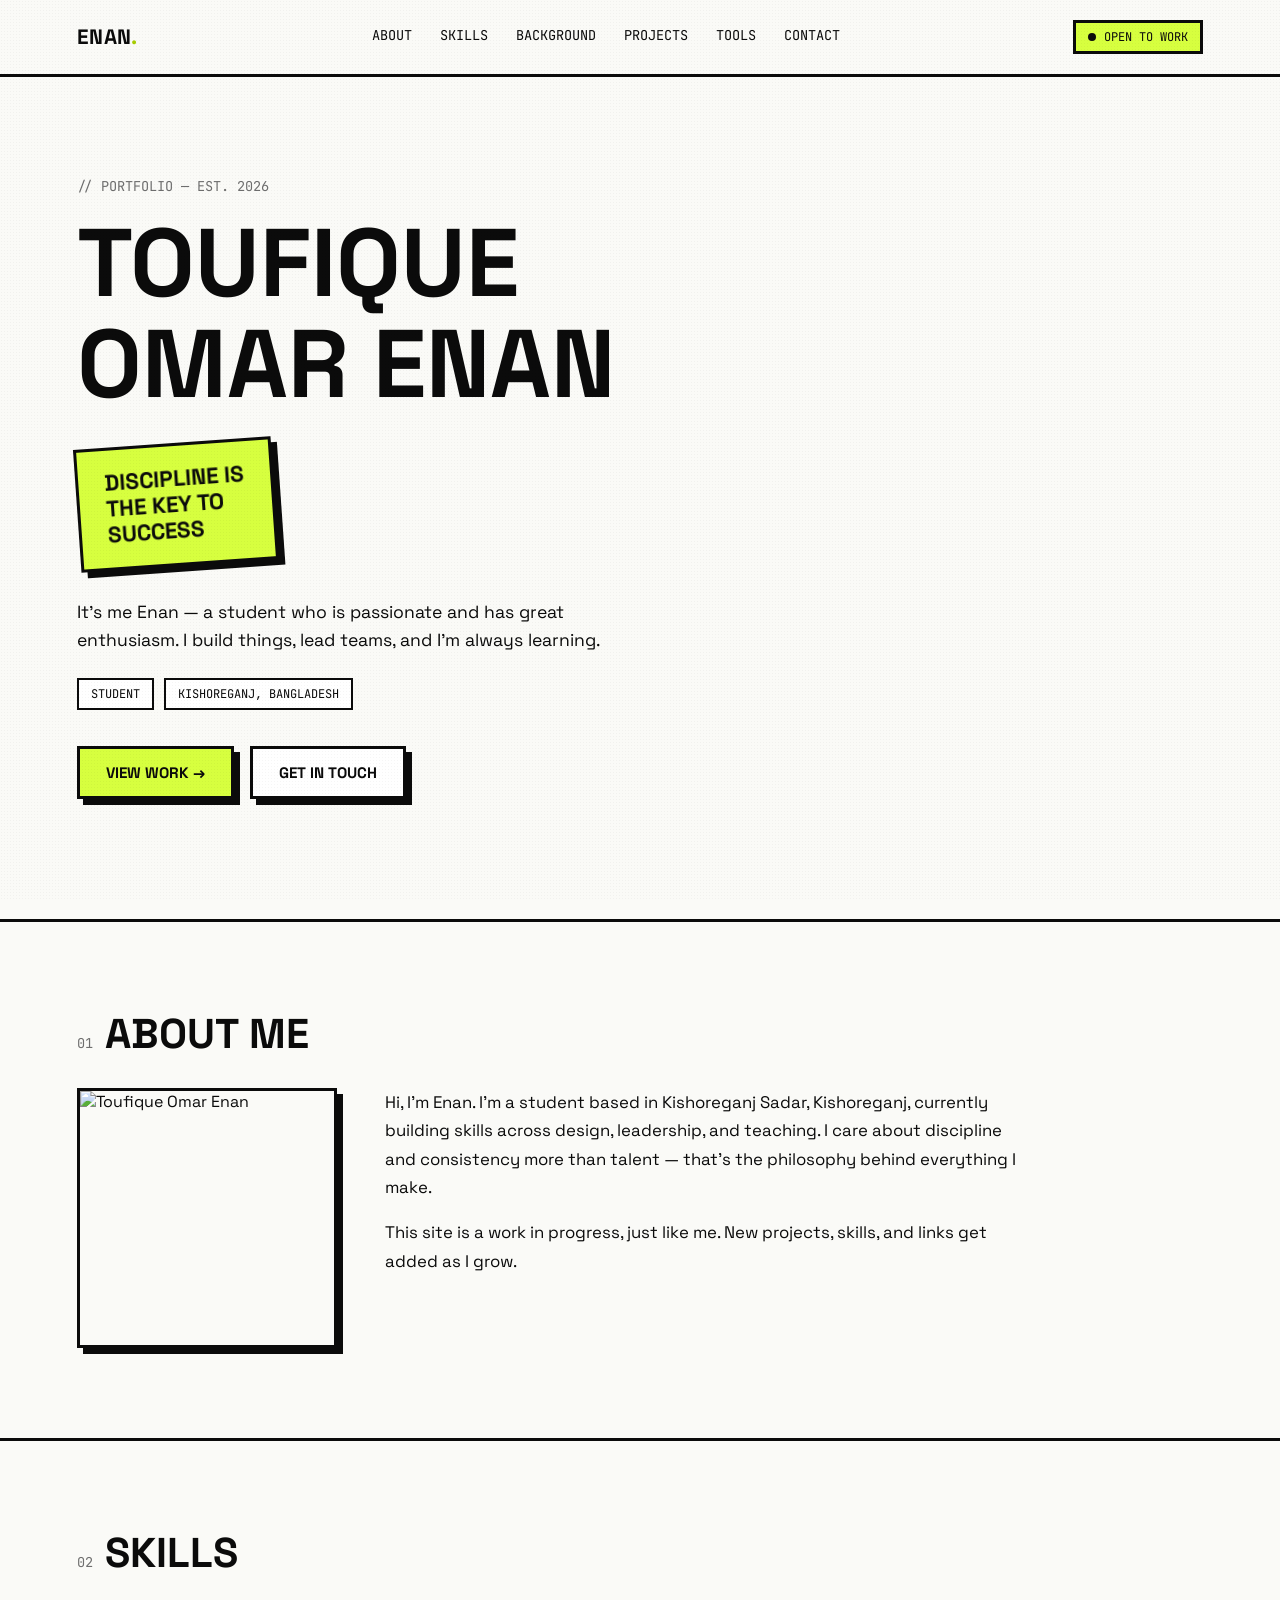
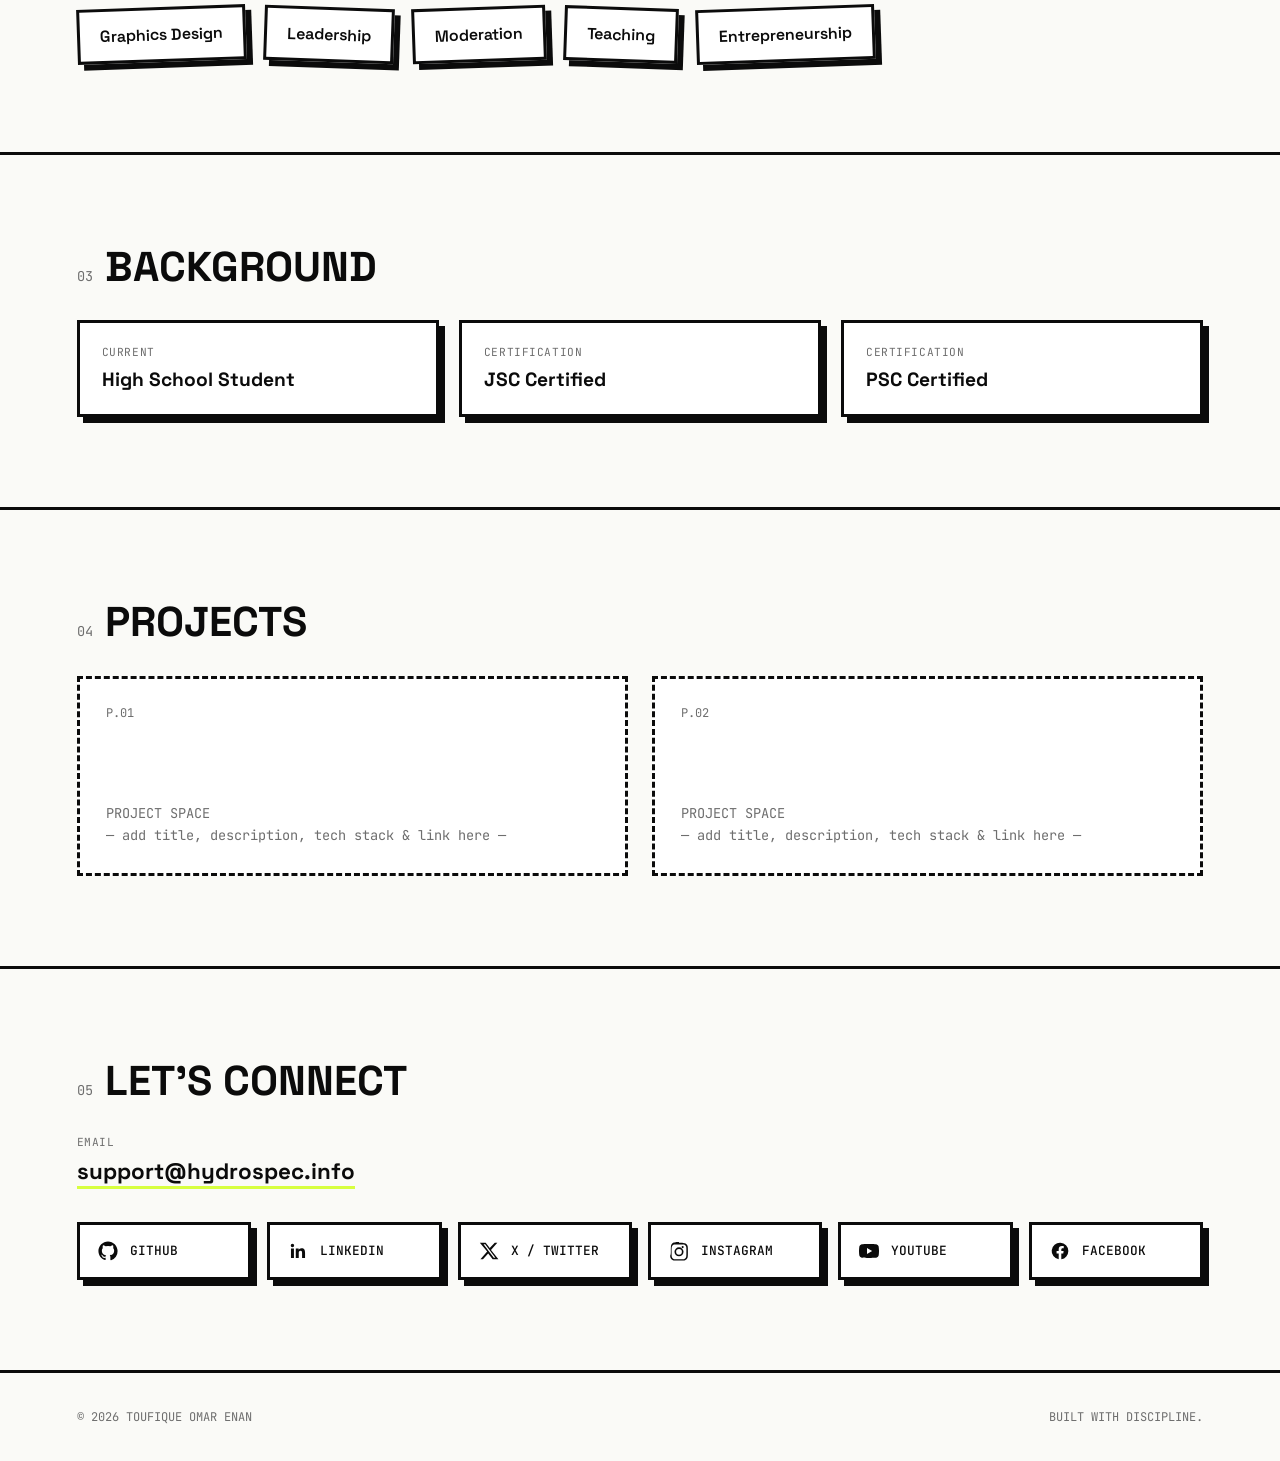
==== commit c3112e3c: "Update YouTube link in index.html" ====
--- a/index.html
+++ b/index.html
@@ -50,6 +50,7 @@
       <a href="#skills">Skills</a>
       <a href="#background">Background</a>
       <a href="#projects">Projects</a>
+      <a href="/tools/">Tools</a>
       <a href="#contact">Contact</a>
     </nav>
 
@@ -100,14 +101,13 @@
       </div>
 
       <div class="about-grid">
-        <!-- PHOTO PLACEHOLDER —
-             👉 TO ADD YOUR REAL PHOTO: delete the <div class="photo-placeholder">...</div>
-             block below and replace it with:
-             <img src="your-photo.jpg" alt="Toufique Omar Enan" class="photo-real" />
-             Then put your photo file in the same folder as this HTML file. -->
-        <div class="photo-placeholder">
-          <span>ADD YOUR<br />PHOTO HERE</span>
-        </div>
+        <!-- Profile photo. If you ever want to swap it, just change
+             the src="..." URL below to a new image link. -->
+        <img
+          src="https://i.postimg.cc/Dwq49p3W/IMG-20260822-231618.jpg"
+          alt="Toufique Omar Enan"
+          class="photo-real"
+        />
 
         <div class="about-text">
           <p>
@@ -222,40 +222,36 @@
            your real profile URL, e.g. href="https://github.com/yourusername" -->
       <div class="social-grid">
 
-        <!-- 👉 Add your GitHub link here -->
-        <a href="#" class="social-btn" aria-label="GitHub">
+        <a href="https://github.com/Hydrospec-121" class="social-btn" aria-label="GitHub">
           <svg viewBox="0 0 24 24" class="icon"><path d="M12 .5C5.73.5.5 5.73.5 12c0 5.08 3.29 9.39 7.86 10.91.57.1.79-.25.79-.55 0-.27-.01-1.17-.02-2.12-3.2.7-3.88-1.36-3.88-1.36-.52-1.33-1.28-1.68-1.28-1.68-1.04-.71.08-.7.08-.7 1.16.08 1.77 1.19 1.77 1.19 1.02 1.76 2.68 1.25 3.34.95.1-.74.4-1.25.72-1.54-2.56-.29-5.25-1.28-5.25-5.7 0-1.26.45-2.29 1.19-3.09-.12-.29-.52-1.47.11-3.06 0 0 .97-.31 3.18 1.18a11 11 0 0 1 5.79 0c2.21-1.49 3.18-1.18 3.18-1.18.63 1.59.23 2.77.11 3.06.74.8 1.19 1.83 1.19 3.09 0 4.43-2.7 5.41-5.27 5.69.41.36.78 1.07.78 2.15 0 1.55-.01 2.8-.01 3.18 0 .3.21.66.8.55A10.99 10.99 0 0 0 23.5 12C23.5 5.73 18.27.5 12 .5Z"/></svg>
           <span>GITHUB</span>
         </a>
 
-        <!-- 👉 Add your LinkedIn link here -->
-        <a href="#" class="social-btn" aria-label="LinkedIn">
+        <a href="https://www.linkedin.com/in/omarenan?utm_source=share_via&utm_content=profile&utm_medium=member_android" class="social-btn" aria-label="LinkedIn">
           <svg viewBox="0 0 24 24" class="icon"><path d="M20.45 20.45h-3.56v-5.57c0-1.33-.02-3.04-1.85-3.04-1.85 0-2.14 1.45-2.14 2.94v5.67H9.34V9h3.42v1.56h.05c.48-.9 1.64-1.85 3.38-1.85 3.6 0 4.27 2.37 4.27 5.46v6.28ZM5.34 7.43a2.07 2.07 0 1 1 0-4.14 2.07 2.07 0 0 1 0 4.14ZM7.12 20.45H3.56V9h3.56v11.45Z"/></svg>
           <span>LINKEDIN</span>
         </a>
 
-        <!-- 👉 Add your X (Twitter) link here -->
-        <a href="#" class="social-btn" aria-label="X (Twitter)">
+        <a href="https://x.com/is_enan_" class="social-btn" aria-label="X (Twitter)">
           <svg viewBox="0 0 24 24" class="icon"><path d="M18.9 2H22l-7.6 8.7L23.3 22h-6.9l-5.4-7-6.2 7H1.7l8.1-9.3L1 2h7l4.9 6.4L18.9 2Zm-1.2 18h1.9L7.4 4H5.4l12.3 16Z"/></svg>
           <span>X / TWITTER</span>
         </a>
 
         <!-- 👉 Add your Instagram link here -->
-        <a href="#" class="social-btn" aria-label="Instagram">
+        <a href="https://www.instagram.com/niggacrackingjew/" class="social-btn" aria-label="Instagram">
           <svg viewBox="0 0 24 24" class="icon"><path d="M12 2.2c3.2 0 3.6 0 4.85.07 1.17.06 1.97.24 2.43.4a4.9 4.9 0 0 1 1.77 1.15 4.9 4.9 0 0 1 1.15 1.77c.16.46.34 1.26.4 2.43.06 1.25.07 1.65.07 4.85s0 3.6-.07 4.85c-.06 1.17-.24 1.97-.4 2.43a4.9 4.9 0 0 1-1.15 1.77 4.9 4.9 0 0 1-1.77 1.15c-.46.16-1.26.34-2.43.4-1.25.06-1.65.07-4.85.07s-3.6 0-4.85-.07c-1.17-.06-1.97-.24-2.43-.4a4.9 4.9 0 0 1-1.77-1.15 4.9 4.9 0 0 1-1.15-1.77c-.16-.46-.34-1.26-.4-2.43C2.2 15.6 2.2 15.2 2.2 12s0-3.6.07-4.85c.06-1.17.24-1.97.4-2.43a4.9 4.9 0 0 1 1.15-1.77A4.9 4.9 0 0 1 5.6 1.8c.46-.16 1.26-.34 2.43-.4C9.28 1.34 9.68 1.34 12 1.34Zm0 1.98c-3.15 0-3.52 0-4.76.07-.96.04-1.48.2-1.83.34-.46.18-.79.39-1.13.73-.34.34-.55.67-.73 1.13-.14.35-.3.87-.34 1.83-.07 1.24-.07 1.61-.07 4.76s0 3.52.07 4.76c.04.96.2 1.48.34 1.83.18.46.39.79.73 1.13.34.34.67.55 1.13.73.35.14.87.3 1.83.34 1.24.07 1.61.07 4.76.07s3.52 0 4.76-.07c.96-.04 1.48-.2 1.83-.34.46-.18.79-.39 1.13-.73.34-.34.55-.67.73-1.13.14-.35.3-.87.34-1.83.07-1.24.07-1.61.07-4.76s0-3.52-.07-4.76c-.04-.96-.2-1.48-.34-1.83a3 3 0 0 0-.73-1.13 3 3 0 0 0-1.13-.73c-.35-.14-.87-.3-1.83-.34-1.24-.07-1.61-.07-4.76-.07Zm0 3.38a5.44 5.44 0 1 1 0 10.88 5.44 5.44 0 0 1 0-10.88Zm0 1.98a3.46 3.46 0 1 0 0 6.92 3.46 3.46 0 0 0 0-6.92Zm5.66-2.2a1.27 1.27 0 1 1-2.54 0 1.27 1.27 0 0 1 2.54 0Z"/></svg>
           <span>INSTAGRAM</span>
         </a>
 
         <!-- 👉 Add your YouTube link here -->
-        <a href="#" class="social-btn" aria-label="YouTube">
+        <a href="https://youtube.com/@Hydrospec" class="social-btn" aria-label="YouTube">
           <svg viewBox="0 0 24 24" class="icon"><path d="M23.5 6.2a3 3 0 0 0-2.1-2.1C19.6 3.6 12 3.6 12 3.6s-7.6 0-9.4.5A3 3 0 0 0 .5 6.2 31 31 0 0 0 0 12a31 31 0 0 0 .5 5.8 3 3 0 0 0 2.1 2.1c1.8.5 9.4.5 9.4.5s7.6 0 9.4-.5a3 3 0 0 0 2.1-2.1A31 31 0 0 0 24 12a31 31 0 0 0-.5-5.8ZM9.6 15.6V8.4L15.8 12l-6.2 3.6Z"/></svg>
           <span>YOUTUBE</span>
         </a>
 
-        <!-- 👉 Add another link here (Behance, Dev.to, Discord, etc.) -->
-        <a href="#" class="social-btn" aria-label="Other link">
-          <svg viewBox="0 0 24 24" class="icon"><path d="M10.6 13.4a3.99 3.99 0 0 0 6 .3l3.2-3.2a4 4 0 1 0-5.6-5.6l-1.6 1.6M13.4 10.6a3.99 3.99 0 0 0-6-.3L4.2 13.5a4 4 0 1 0 5.6 5.6l1.6-1.6"/></svg>
-          <span>ADD LINK</span>
+        <a href="https://www.facebook.com/share/14rBtVxFkMs/" class="social-btn" aria-label="Facebook">
+          <svg viewBox="0 0 24 24" class="icon"><path d="M22 12a10 10 0 1 0-11.56 9.88v-6.99H7.9V12h2.54V9.8c0-2.5 1.49-3.89 3.78-3.89 1.1 0 2.24.2 2.24.2v2.46h-1.26c-1.24 0-1.63.77-1.63 1.56V12h2.78l-.44 2.89h-2.34v6.99A10 10 0 0 0 22 12Z"/></svg>
+          <span>FACEBOOK</span>
         </a>
 
       </div>
